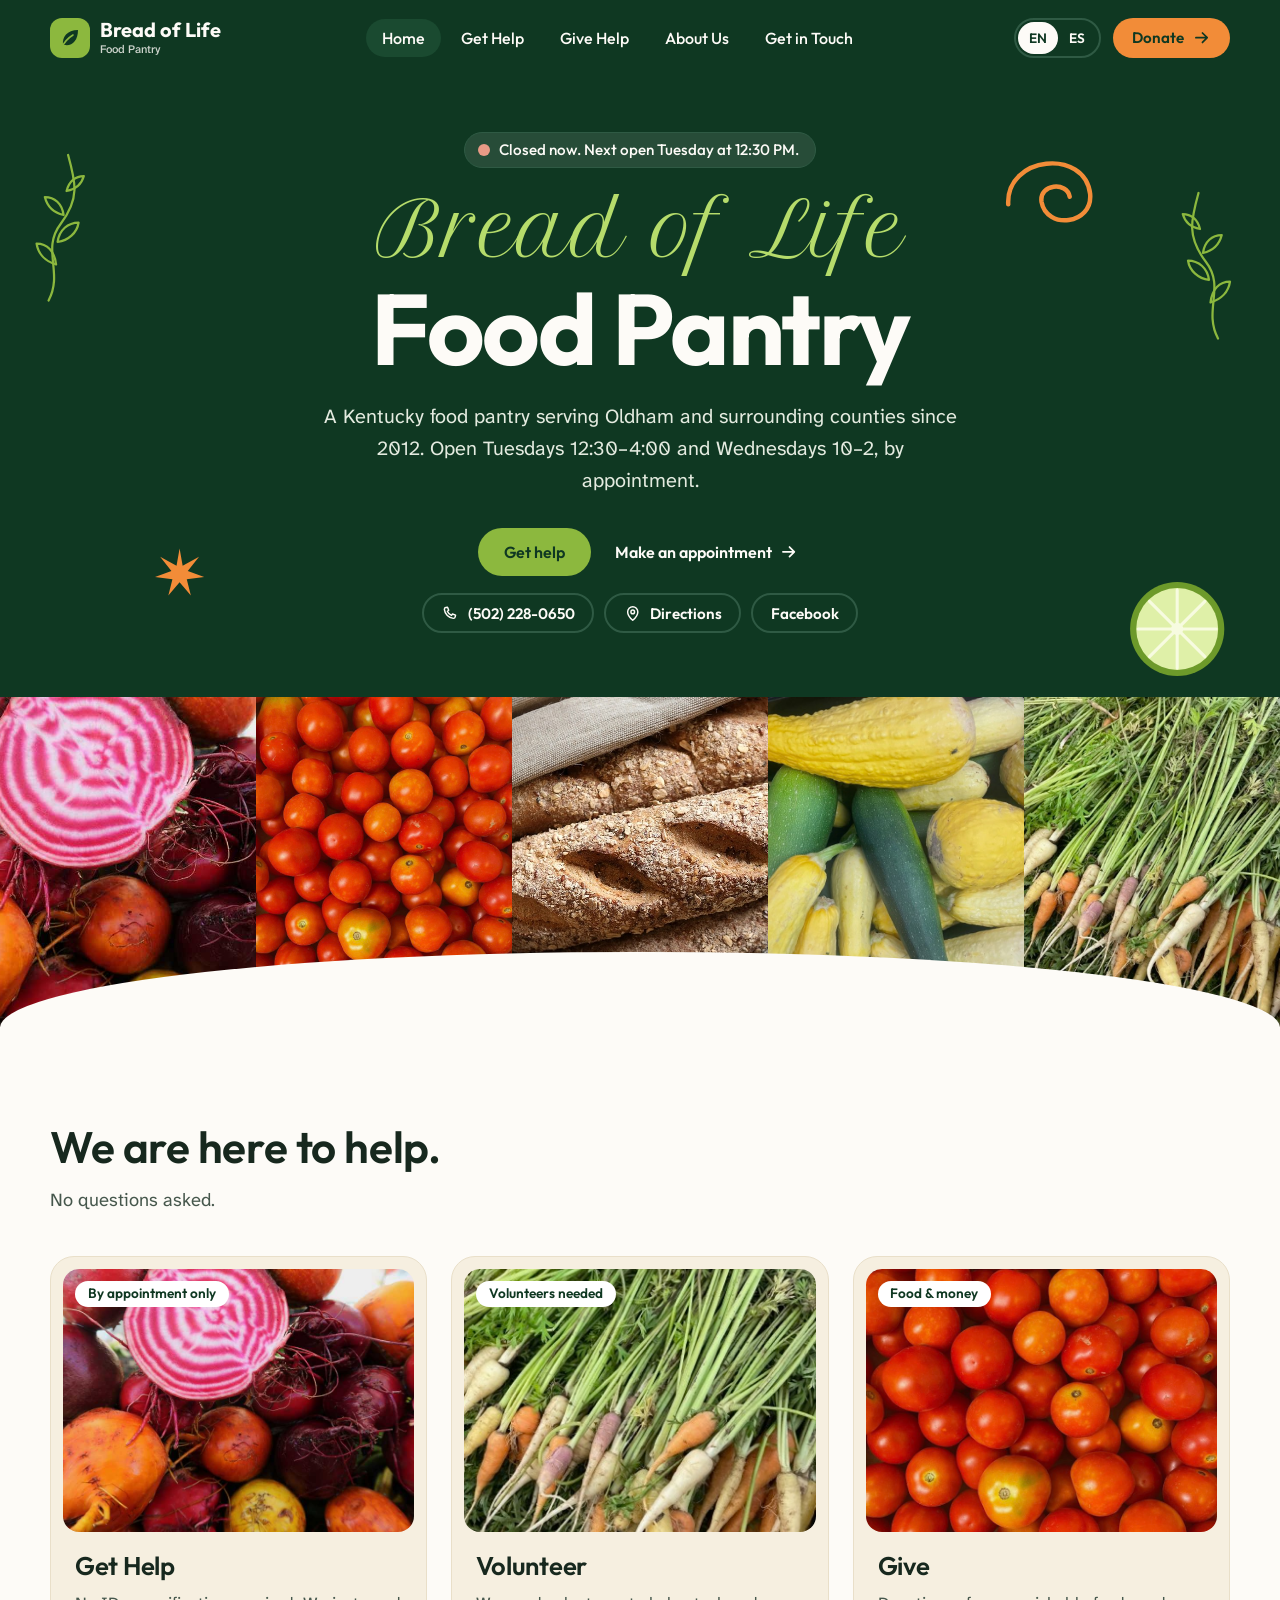
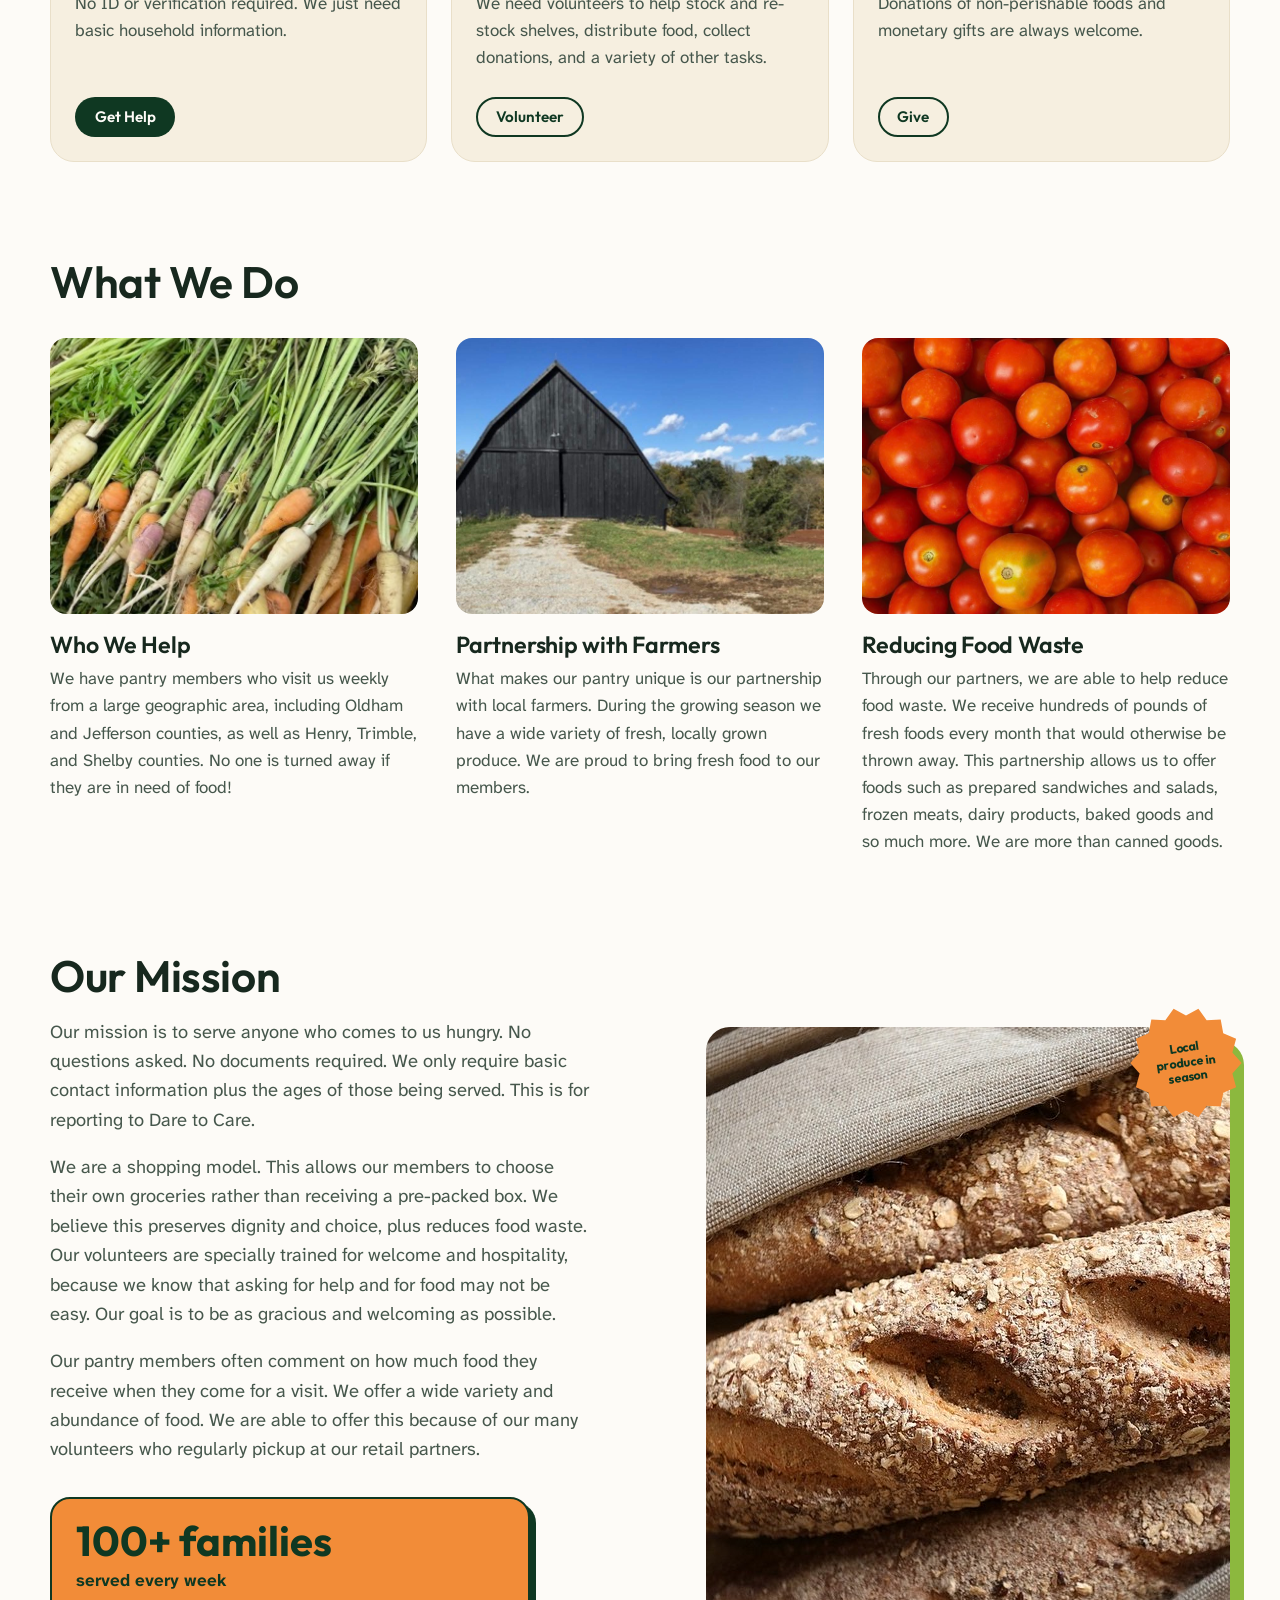
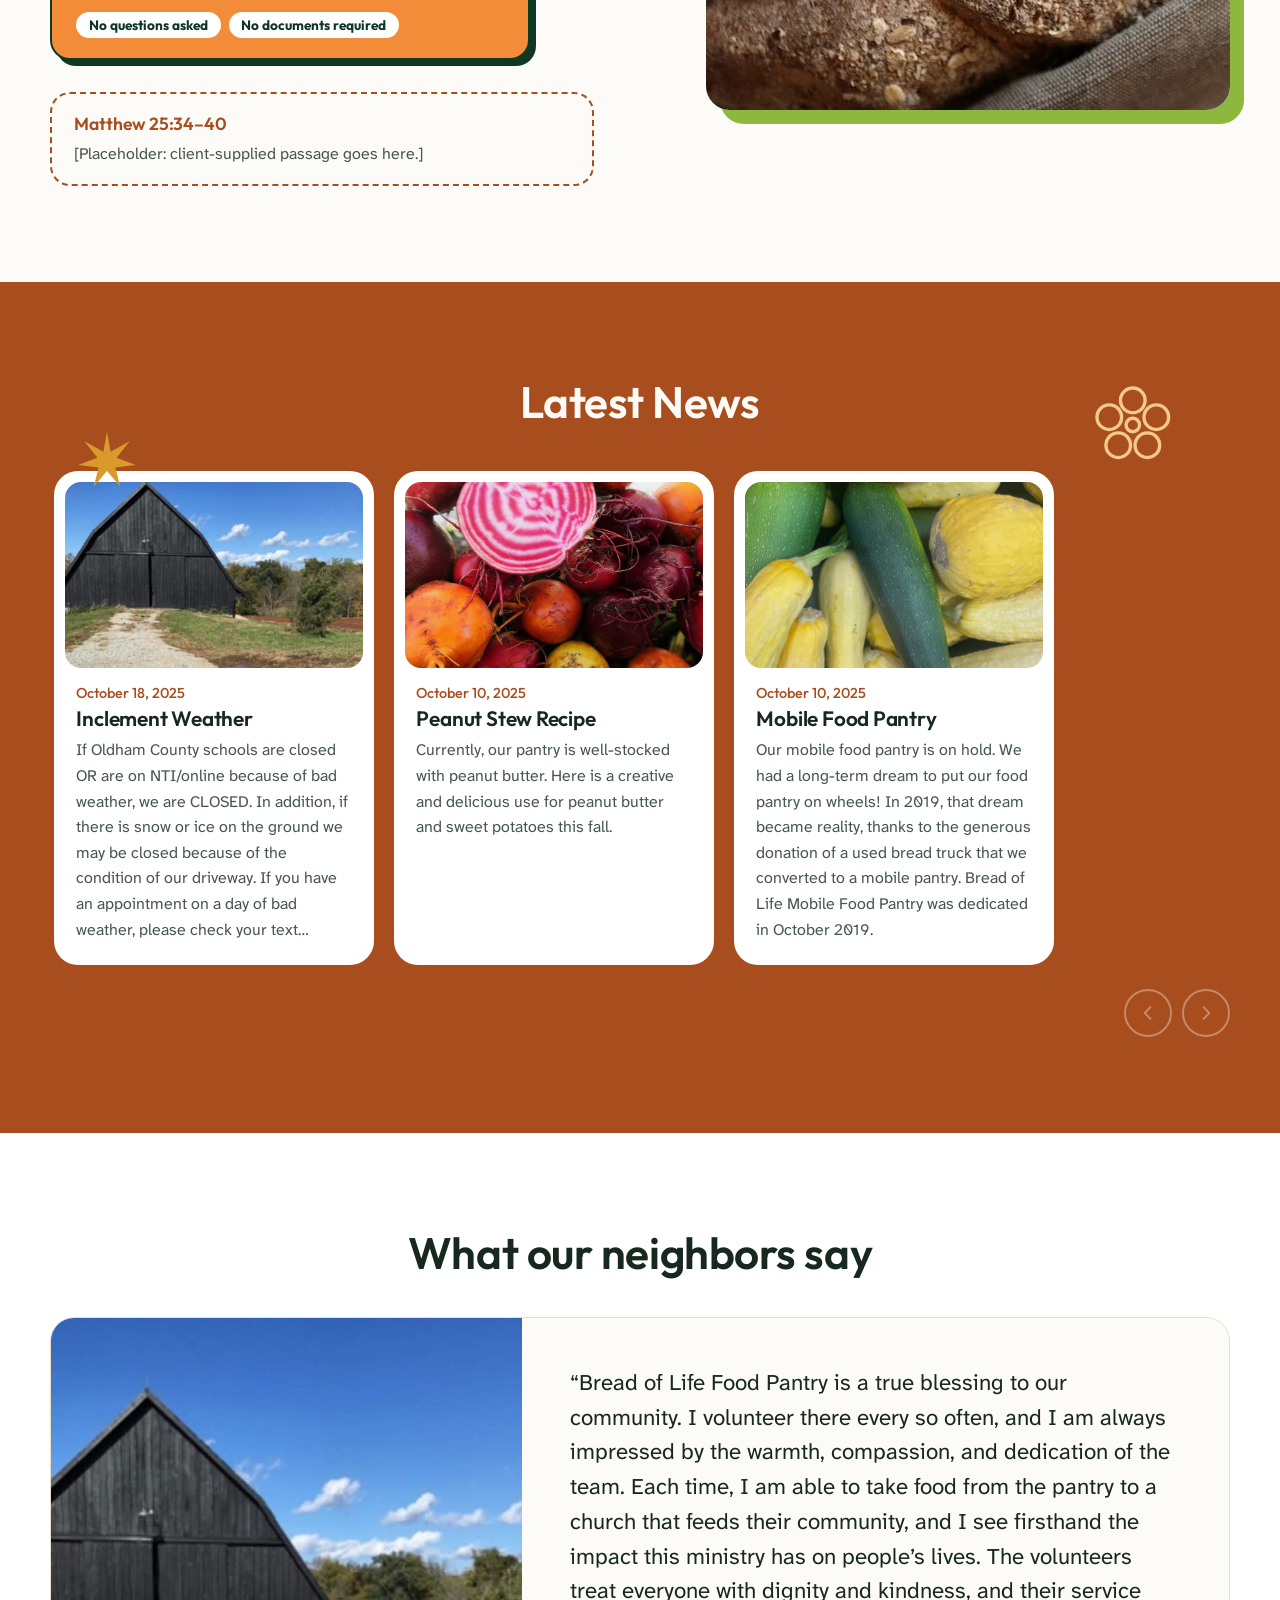
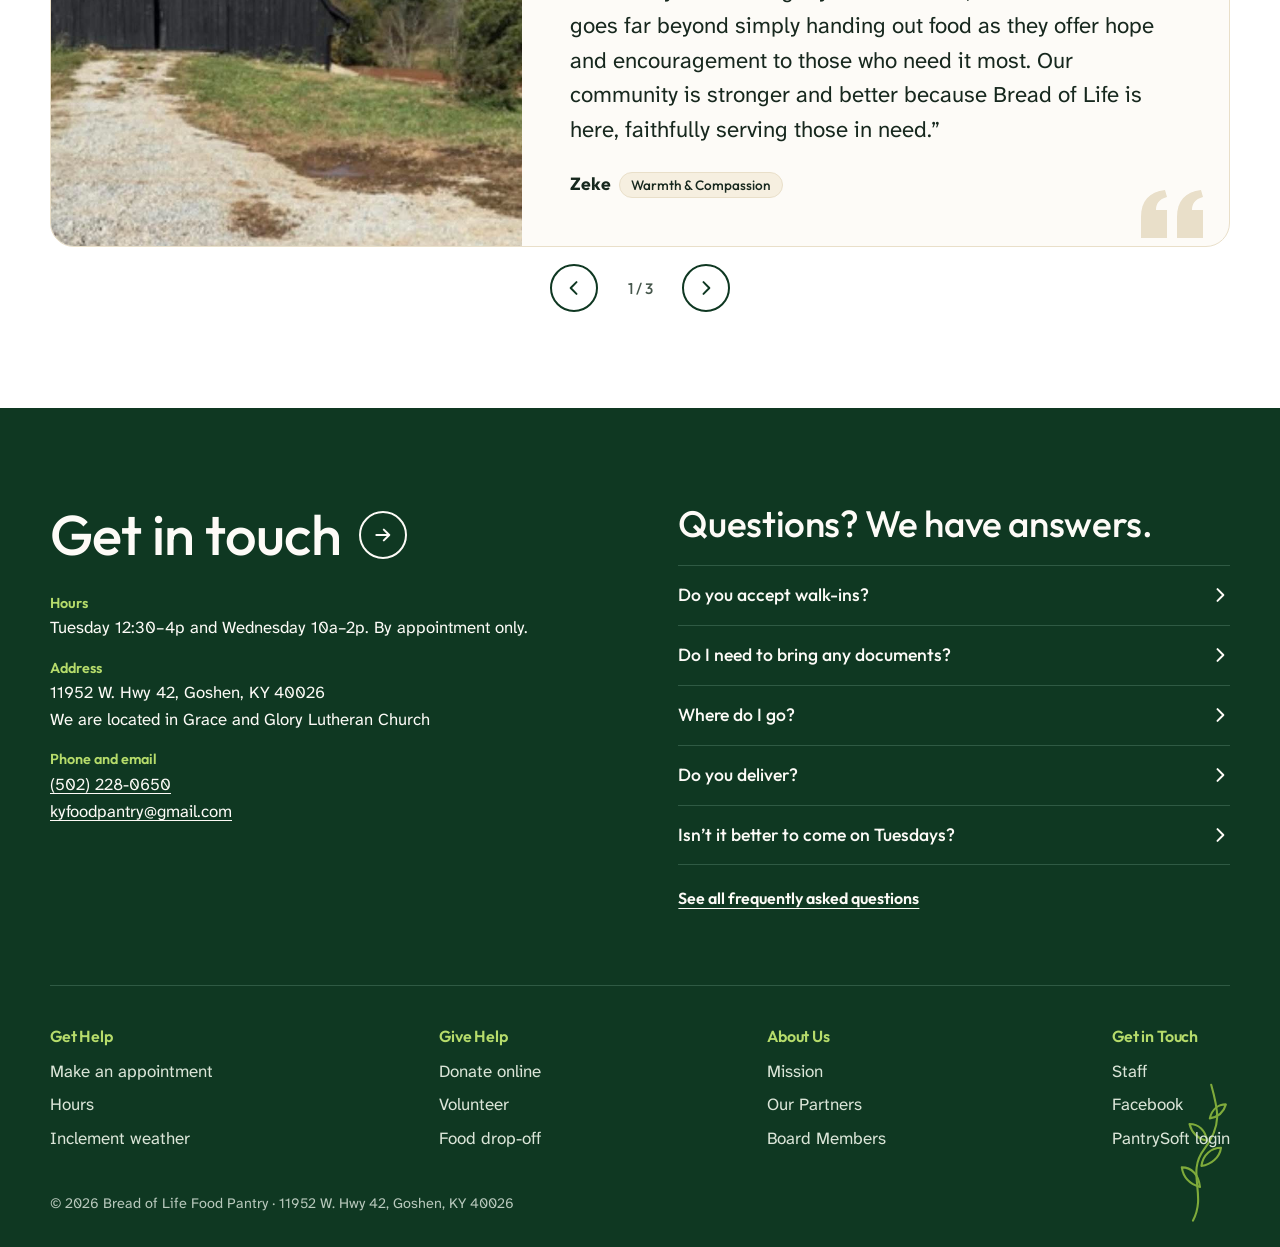
==== index.html @ 8e0612d1 "Deploy: Bread of Life Food Pantry public site Built output only (5 pages + assets). Source, scraped " ====
<!doctype html>
<html lang="en">
<head>
  <meta charset="utf-8">
  <meta name="viewport" content="width=device-width, initial-scale=1">
  <title>Bread of Life Food Pantry | Goshen, KY</title>
  <meta name="description" content="A Kentucky food pantry serving Oldham and surrounding counties since 2012. Open Tuesdays and Wednesdays by appointment. No questions asked. No documents required.">
  <link rel="canonical" href="https://kyfoodpantry.org/">
  <meta property="og:title" content="Bread of Life Food Pantry | Goshen, KY">
  <meta property="og:description" content="A Kentucky food pantry serving Oldham and surrounding counties since 2012. Open Tuesdays and Wednesdays by appointment. No questions asked. No documents required.">
  <meta name="theme-color" content="#0f3822">
  <meta property="og:type" content="website">
  <meta property="og:site_name" content="Bread of Life Food Pantry">
  <link rel="preconnect" href="https://fonts.googleapis.com">
  <link rel="preconnect" href="https://fonts.gstatic.com" crossorigin>
  <link href="https://fonts.googleapis.com/css2?family=Atkinson+Hyperlegible+Next:wght@400;500;600;700&family=Outfit:wght@400;500;600;700&family=Petit+Formal+Script&display=swap" rel="stylesheet">
  <link rel="stylesheet" href="assets/css/styles.css">
  <link rel="stylesheet" href="assets/css/pages.css">
  <script type="application/ld+json">
  {
    "@context": "https://schema.org",
    "@type": "FoodBank",
    "name": "Bread of Life Food Pantry",
    "url": "https://kyfoodpantry.org/",
    "telephone": "+1-502-228-0650",
    "email": "kyfoodpantry@gmail.com",
    "address": { "@type": "PostalAddress", "streetAddress": "11952 W. Hwy 42", "addressLocality": "Goshen", "addressRegion": "KY", "postalCode": "40026", "addressCountry": "US" },
    "openingHoursSpecification": [
      { "@type": "OpeningHoursSpecification", "dayOfWeek": "Tuesday", "opens": "12:30", "closes": "16:00" },
      { "@type": "OpeningHoursSpecification", "dayOfWeek": "Wednesday", "opens": "10:00", "closes": "14:00" }
    ],
    "sameAs": ["https://www.facebook.com/breadoflifegoshenky/"]
  }
  </script>
</head>
<body>
  <a class="skip" href="#main" data-es="Saltar al contenido">Skip to content</a>
  <!-- Shared SVG art: doodles and icons -->
  <svg width="0" height="0" style="position:absolute" aria-hidden="true" focusable="false">
    <defs>
      <symbol id="i-arrow" viewBox="0 0 24 24"><path d="M4 12h15M13 5.5 19.5 12 13 18.5" fill="none" stroke="currentColor" stroke-width="2.4" stroke-linecap="round" stroke-linejoin="round"/></symbol>
      <symbol id="i-next" viewBox="0 0 24 24"><path d="m9 5 7 7-7 7" fill="none" stroke="currentColor" stroke-width="2.4" stroke-linecap="round" stroke-linejoin="round"/></symbol>
      <symbol id="i-prev" viewBox="0 0 24 24"><path d="m15 5-7 7 7 7" fill="none" stroke="currentColor" stroke-width="2.4" stroke-linecap="round" stroke-linejoin="round"/></symbol>
      <symbol id="i-alert" viewBox="0 0 24 24"><path d="M12 3 2.5 20h19L12 3Z" fill="none" stroke="currentColor" stroke-width="2" stroke-linejoin="round"/><path d="M12 10v4.5M12 17.2v.1" stroke="currentColor" stroke-width="2.4" stroke-linecap="round"/></symbol>
      <symbol id="i-phone" viewBox="0 0 24 24"><path d="M6.6 3.5 9 3l1.6 4.2-1.9 1.4a11 11 0 0 0 5.7 5.7l1.4-1.9L20 14l-.5 2.4a2.5 2.5 0 0 1-2.5 2A14 14 0 0 1 4.6 6a2.5 2.5 0 0 1 2-2.5Z" fill="none" stroke="currentColor" stroke-width="2" stroke-linejoin="round"/></symbol>
      <symbol id="i-pin" viewBox="0 0 24 24"><path d="M12 21s7-6 7-11.5A7 7 0 0 0 5 9.5C5 15 12 21 12 21Z" fill="none" stroke="currentColor" stroke-width="2" stroke-linejoin="round"/><circle cx="12" cy="9.5" r="2.5" fill="none" stroke="currentColor" stroke-width="2"/></symbol>
      <symbol id="i-leaf" viewBox="0 0 24 24"><path d="M5 19C4 11 9 4 20 4c0 11-6 16-13 15" fill="currentColor"/><path d="M4 21c3-6 6-9 11-12" fill="none" stroke="#8cb83e" stroke-width="1.6" stroke-linecap="round"/></symbol>
      <symbol id="i-check" viewBox="0 0 24 24"><path d="m5 12.5 4.5 4.5L19 7.5" fill="none" stroke="currentColor" stroke-width="2.6" stroke-linecap="round" stroke-linejoin="round"/></symbol>
      <symbol id="i-quote" viewBox="0 0 64 48"><path d="M0 48V27C0 11 8 2 24 0l2 7c-8 2-11 7-11 13h11v28H0Zm36 0V27C36 11 44 2 60 0l2 7c-8 2-11 7-11 13h11v28H36Z" fill="currentColor"/></symbol>

      <symbol id="d-vine" viewBox="0 0 100 200"><g fill="none" stroke="currentColor" stroke-width="3" stroke-linecap="round" stroke-linejoin="round"><path d="M30 198C50 160 20 130 46 96S66 40 56 4"/><path d="M40 150c-14-4-24-14-26-28 14 0 24 10 26 28Z"/><path d="M42 120c14-2 26-12 28-26-14 0-26 10-28 26Z"/><path d="M50 84c-13-3-22-12-25-24 13 0 23 9 25 24Z"/><path d="M54 52c11-2 20-9 23-20-11 0-20 7-23 20Z"/></g></symbol>
      <symbol id="d-star" viewBox="0 0 50 50"><path d="M25 2 28 19 44 10 33 24 49 30 32 32 36 48 25 35 14 48 18 32 1 30 17 24 6 10 22 19Z" fill="currentColor"/></symbol>
      <symbol id="d-swirl" viewBox="0 0 80 80"><path d="M8 52C6 14 68 8 72 44 74 68 38 72 34 50 32 36 54 34 56 46" fill="none" stroke="currentColor" stroke-width="3.5" stroke-linecap="round"/></symbol>
      <symbol id="d-flower" viewBox="0 0 80 80"><g fill="none" stroke="currentColor" stroke-width="3" stroke-linecap="round"><circle cx="40" cy="18" r="11"/><circle cx="61" cy="33" r="11"/><circle cx="53" cy="58" r="11"/><circle cx="27" cy="58" r="11"/><circle cx="19" cy="33" r="11"/><circle cx="40" cy="40" r="6"/></g></symbol>
      <symbol id="d-lime" viewBox="0 0 100 100">
        <circle cx="50" cy="50" r="46" fill="#6d9a2a"/><circle cx="50" cy="50" r="40" fill="#dff0a8"/>
        <g stroke="#f7fbe0" stroke-width="3" stroke-linecap="round"><path d="M50 12v76M12 50h76M23 23l54 54M77 23 23 77"/></g>
        <circle cx="50" cy="50" r="6" fill="#f7fbe0"/>
      </symbol>
      <symbol id="d-burst" viewBox="0 0 100 100"><polygon fill="currentColor" points="98.0,50.0 90.0,59.1 93.2,70.8 82.1,75.6 79.9,87.5 67.8,86.9 60.7,96.8 50.0,91.0 39.3,96.8 32.2,86.9 20.1,87.5 17.9,75.6 6.8,70.8 10.0,59.1 2.0,50.0 10.0,40.9 6.8,29.2 17.9,24.4 20.1,12.5 32.2,13.1 39.3,3.2 50.0,9.0 60.7,3.2 67.8,13.1 79.9,12.5 82.1,24.4 93.2,29.2 90.0,40.9"/></symbol>
    </defs>
  </svg>
  <!-- Weather closure banner: shown when SITE.weather.active is true (or with ?demo=weather) -->
  <div class="weather" id="weather" role="status" hidden>
    <div class="wrap">
      <svg aria-hidden="true"><use href="#i-alert"/></svg>
      <div>
        <p><strong id="weather-title"></strong></p>
        <p id="weather-detail"></p>
        <p id="weather-makeup"></p>
      </div>
    </div>
  </div>
  <header class="site-header">
    <div class="wrap">
      <!-- TODO(client): swap this placeholder mark for the logo the client emailed. -->
      <a class="brand" href="index.html" aria-label="Bread of Life Food Pantry, home">
        <span class="brand-mark"><svg aria-hidden="true"><use href="#i-leaf"/></svg></span>
        <span>Bread of Life<small data-es="Despensa de alimentos">Food Pantry</small></span>
      </a>

      <nav class="nav" id="nav" aria-label="Main">
        <a href="index.html" aria-current="page" data-es="Inicio">Home</a>
        <a href="get-help.html" data-es="Recibir ayuda">Get Help</a>
        <a href="give-help.html" data-es="Ayudar">Give Help</a>
        <a href="about.html" data-es="Nosotros">About Us</a>
        <a href="contact.html" data-es="Contacto">Get in Touch</a>
        <a class="btn btn-orange nav-donate" href="#" data-donate><span data-es="Donar">Donate</span><svg aria-hidden="true"><use href="#i-arrow"/></svg></a>
      </nav>

      <div class="header-actions">
        <div class="lang" role="group" aria-label="Language">
          <button type="button" data-lang="en" aria-pressed="true" lang="en">EN</button>
          <button type="button" data-lang="es" aria-pressed="false" lang="es">ES</button>
        </div>
        <a class="btn btn-orange btn-sm" href="#" data-donate><span data-es="Donar">Donate</span><svg aria-hidden="true"><use href="#i-arrow"/></svg></a>
        <button class="menu-toggle" type="button" aria-expanded="false" aria-controls="nav" data-es="Menú">Menu</button>
      </div>
    </div>
  </header>

  <main id="main">
<!-- Hero -->
    <section class="hero" aria-labelledby="hero-title">
      <span class="doodle d-vine-l" aria-hidden="true"><svg><use href="#d-vine"/></svg></span>
      <span class="doodle d-vine-r" aria-hidden="true"><svg><use href="#d-vine"/></svg></span>
      <span class="doodle d-star" aria-hidden="true"><svg><use href="#d-star"/></svg></span>
      <span class="doodle d-swirl" aria-hidden="true"><svg><use href="#d-swirl"/></svg></span>
      <span class="doodle d-lime" aria-hidden="true"><svg><use href="#d-lime"/></svg></span>

      <div class="wrap">
        <a class="status" id="status" href="#contact-footer" data-state="closed" aria-live="polite">
          <span class="status-dot" aria-hidden="true"></span><span id="status-text">Checking hours…</span>
        </a>
        <h1 id="hero-title">
          <span class="script">Bread of Life</span>
          <span class="h1-main" data-es="Despensa de Alimentos">Food Pantry</span>
        </h1>
        <p class="lede" data-es="Una despensa de alimentos de Kentucky que sirve al condado de Oldham y condados vecinos desde 2012. Abierto los martes de 12:30 a 4:00 y los miércoles de 10 a 2, con cita.">A Kentucky food pantry serving Oldham and surrounding counties since 2012. Open Tuesdays 12:30–4:00 and Wednesdays 10–2, by appointment.</p>
        <div class="hero-ctas">
          <a class="btn btn-lime" href="get-help.html" data-es="Recibir ayuda">Get help</a>
          <a class="link-arrow" href="#" data-appointment><span data-es="Hacer una cita">Make an appointment</span><svg aria-hidden="true"><use href="#i-arrow"/></svg></a>
        </div>
        <div class="hero-quick">
          <a class="btn btn-ghost-light btn-sm" href="#" data-tel><svg aria-hidden="true"><use href="#i-phone"/></svg><span data-phone></span></a>
          <a class="btn btn-ghost-light btn-sm" href="#" data-directions><svg aria-hidden="true"><use href="#i-pin"/></svg><span data-es="Cómo llegar">Directions</span></a>
          <a class="btn btn-ghost-light btn-sm" href="#" data-facebook>Facebook</a>
        </div>
      </div>

      <div class="photo-band">
        <img src="assets/img/beets.jpg" alt="Golden and striped beets" width="800" height="600" fetchpriority="high">
        <img src="assets/img/tomatoes.jpg" alt="Ripe red tomatoes" width="768" height="1024">
        <img src="assets/img/bread.jpg" alt="Whole-grain loaves wrapped in linen" width="1024" height="683">
        <img src="assets/img/squash.jpg" alt="Yellow squash and zucchini" width="600" height="800">
        <img src="assets/img/carrots.jpg" alt="Bunches of rainbow carrots" width="360" height="480">
      </div>
    </section>

    <!-- Quick links: Get Help / Volunteer / Give (Donate) -->
    <section class="section on-cream" aria-labelledby="paths-title">
      <div class="wrap">
        <div class="section-head">
          <h2 id="paths-title" data-es="Estamos aquí para ayudar.">We are here to help.</h2>
          <p data-es="Sin preguntas." >No questions asked.</p>
        </div>
        <div class="cards">
          <article class="card">
            <div class="card-img">
              <img src="assets/img/beets.jpg" alt="" width="800" height="600" loading="lazy">
              <span class="pill" data-es="Solo con cita">By appointment only</span>
            </div>
            <div class="card-body">
              <h3 data-es="Recibir ayuda">Get Help</h3>
              <p data-es="No se requiere identificación ni verificación. Solo necesitamos información básica del hogar.">No ID or verification required. We just need basic household information.</p>
              <a class="btn btn-forest btn-sm" href="get-help.html" data-es="Recibir ayuda">Get Help</a>
            </div>
          </article>
          <article class="card">
            <div class="card-img">
              <img src="assets/img/carrots.jpg" alt="" width="360" height="480" loading="lazy">
              <span class="pill" data-es="Se necesitan voluntarios">Volunteers needed</span>
            </div>
            <div class="card-body">
              <h3 data-es="Voluntarios">Volunteer</h3>
              <p data-es="Necesitamos voluntarios para ayudar a abastecer los estantes, distribuir alimentos, recolectar donaciones y muchas otras tareas.">We need volunteers to help stock and re-stock shelves, distribute food, collect donations, and a variety of other tasks.</p>
              <a class="btn btn-outline btn-sm" href="give-help.html#volunteer" data-es="Ser voluntario">Volunteer</a>
            </div>
          </article>
          <article class="card">
            <div class="card-img">
              <img src="assets/img/tomatoes.jpg" alt="" width="768" height="1024" loading="lazy">
              <span class="pill" data-es="Alimentos y donativos">Food &amp; money</span>
            </div>
            <div class="card-body">
              <h3 data-es="Donar">Give</h3>
              <p data-es="Las donaciones de alimentos no perecederos y los donativos en dinero siempre son bienvenidos.">Donations of non-perishable foods and monetary gifts are always welcome.</p>
              <a class="btn btn-outline btn-sm" href="give-help.html" data-es="Donar">Give</a>
            </div>
          </article>
        </div>
      </div>
    </section>

    <!-- What We Do -->
    <section class="section on-cream" style="padding-top:0" aria-labelledby="what-title">
      <div class="wrap">
        <div class="section-head">
          <h2 id="what-title" data-es="Lo que hacemos">What We Do</h2>
        </div>
        <div class="stories">
          <article class="story">
            <img src="assets/img/carrots.jpg" alt="Bunches of rainbow carrots" width="360" height="480" loading="lazy">
            <h3 data-es="A quién ayudamos">Who We Help</h3>
            <p data-es="Nuestros miembros nos visitan cada semana desde una gran área geográfica, incluyendo los condados de Oldham y Jefferson, así como Henry, Trimble y Shelby. ¡A nadie se le niega la ayuda si necesita comida!">We have pantry members who visit us weekly from a large geographic area, including Oldham and Jefferson counties, as well as Henry, Trimble, and Shelby counties. No one is turned away if they are in need of food!</p>
          </article>
          <article class="story">
            <img src="assets/img/barn.jpg" alt="A black barn on a gravel drive under a blue sky" width="1170" height="1010" loading="lazy">
            <h3 data-es="Alianza con agricultores">Partnership with Farmers</h3>
            <p data-es="Lo que hace única a nuestra despensa es nuestra alianza con agricultores locales. Durante la temporada de cultivo tenemos una gran variedad de productos frescos cultivados localmente. Nos enorgullece llevar comida fresca a nuestros miembros.">What makes our pantry unique is our partnership with local farmers. During the growing season we have a wide variety of fresh, locally grown produce. We are proud to bring fresh food to our members.</p>
          </article>
          <article class="story">
            <img src="assets/img/tomatoes.jpg" alt="Ripe red tomatoes" width="768" height="1024" loading="lazy">
            <h3 data-es="Reducir el desperdicio de alimentos">Reducing Food Waste</h3>
            <p data-es="Gracias a nuestros socios, ayudamos a reducir el desperdicio de alimentos. Recibimos cientos de libras de alimentos frescos cada mes que de otro modo se tirarían. Esta alianza nos permite ofrecer sándwiches y ensaladas preparados, carnes congeladas, productos lácteos, pan y pasteles y mucho más. Somos más que alimentos enlatados.">Through our partners, we are able to help reduce food waste. We receive hundreds of pounds of fresh foods every month that would otherwise be thrown away. This partnership allows us to offer foods such as prepared sandwiches and salads, frozen meats, dairy products, baked goods and so much more. We are more than canned goods.</p>
          </article>
        </div>
      </div>
    </section>

    <!-- Our Mission -->
    <section class="section on-cream" style="padding-top:0" aria-labelledby="mission-title">
      <div class="wrap split">
        <div class="copy">
          <h2 id="mission-title" data-es="Nuestra misión">Our Mission</h2>
          <p data-es="Nuestra misión es servir a cualquier persona que llegue con hambre. Sin preguntas. Sin documentos. Solo pedimos información de contacto básica y las edades de las personas atendidas. Esto es para informar a Dare to Care.">Our mission is to serve anyone who comes to us hungry. No questions asked. No documents required. We only require basic contact information plus the ages of those being served. This is for reporting to Dare to Care.</p>
          <p data-es="Somos una despensa de autoservicio. Esto permite que nuestros miembros elijan sus propios alimentos en lugar de recibir una caja ya empacada. Creemos que esto preserva la dignidad y la libertad de elegir, además de reducir el desperdicio de alimentos. Nuestros voluntarios están especialmente capacitados en bienvenida y hospitalidad, porque sabemos que pedir ayuda y comida puede no ser fácil. Nuestra meta es ser lo más amables y acogedores posible.">We are a shopping model. This allows our members to choose their own groceries rather than receiving a pre-packed box. We believe this preserves dignity and choice, plus reduces food waste. Our volunteers are specially trained for welcome and hospitality, because we know that asking for help and for food may not be easy. Our goal is to be as gracious and welcoming as possible.</p>
          <p data-es="Nuestros miembros comentan a menudo cuánta comida reciben cuando nos visitan. Ofrecemos una gran variedad y abundancia de alimentos. Podemos hacerlo gracias a nuestros muchos voluntarios que recogen regularmente alimentos en nuestras tiendas aliadas.">Our pantry members often comment on how much food they receive when they come for a visit. We offer a wide variety and abundance of food. We are able to offer this because of our many volunteers who regularly pickup at our retail partners.</p>
          <div class="stat">
            <strong data-es="Más de 100 familias">100+ families</strong>
            <span data-es="atendidas cada semana">served every week</span>
            <div class="pills">
              <span class="pill" data-es="Sin preguntas">No questions asked</span>
              <span class="pill" data-es="Sin documentos">No documents required</span>
            </div>
          </div>
          <!-- TODO(client): paste the Matthew 25:34-40 (The Message) text they supplied, and confirm copyright/attribution. Optional per brief. -->
          <div class="scripture" data-pending>
            <h3>Matthew 25:34–40</h3>
            <p>[Placeholder: client-supplied passage goes here.]</p>
          </div>
        </div>
        <div class="frame">
          <span class="sticker" aria-hidden="true"><svg><use href="#d-burst"/></svg><span data-es="Producto local de temporada">Local produce in season</span></span>
          <img src="assets/img/bread.jpg" alt="Three whole-grain loaves wrapped in linen" width="1024" height="683" loading="lazy" style="object-position: 40% 50%">
        </div>
      </div>
    </section>

    <!-- Impact numbers: hidden until the client verifies them (config.js > impact.verified) -->
    <section class="section numbers" id="impact" aria-labelledby="impact-title" hidden>
      <div class="wrap">
        <h2 id="impact-title"></h2>
        <ul class="numbers-list" id="impact-list"></ul>
      </div>
    </section>

    <!-- News (terracotta) -->
    <section class="section terracotta" aria-labelledby="news-title">
      <span class="doodle d-star1" aria-hidden="true"><svg><use href="#d-star"/></svg></span>
      <span class="doodle d-flower" aria-hidden="true"><svg><use href="#d-flower"/></svg></span>
      <div class="wrap">
        <div class="section-head center">
          <h2 id="news-title" data-es="Últimas noticias">Latest News</h2>
        </div>
        <div class="slider-wrap">
          <div class="slider" id="news-slider" tabindex="0" role="region" aria-label="Latest news"></div>
          <div class="slider-nav">
            <button class="circle-btn" type="button" data-slide="-1" aria-label="Previous news"><svg aria-hidden="true"><use href="#i-prev"/></svg></button>
            <button class="circle-btn" type="button" data-slide="1" aria-label="Next news"><svg aria-hidden="true"><use href="#i-next"/></svg></button>
          </div>
        </div>
      </div>
    </section>

    <!-- Voices -->
    <section class="section voices on-cream" aria-labelledby="voices-title">
      <div class="wrap">
        <div class="section-head center">
          <h2 id="voices-title" data-es="Lo que dicen nuestros vecinos">What our neighbors say</h2>
        </div>
        <figure class="voice" id="voice" aria-live="polite" style="margin-inline:0">
          <img src="assets/img/barn.jpg" alt="A black barn on a gravel drive under a blue sky" width="1170" height="1010" loading="lazy">
          <div class="voice-body">
            <blockquote id="voice-text"></blockquote>
            <cite id="voice-cite"></cite>
            <svg class="voice-quote-mark" aria-hidden="true" viewBox="0 0 64 48"><use href="#i-quote"/></svg>
          </div>
        </figure>
        <div class="voice-nav">
          <button class="circle-btn" type="button" data-voice="-1" aria-label="Previous story"><svg aria-hidden="true"><use href="#i-prev"/></svg></button>
          <span class="count" id="voice-count"></span>
          <button class="circle-btn" type="button" data-voice="1" aria-label="Next story"><svg aria-hidden="true"><use href="#i-next"/></svg></button>
        </div>
      </div>
    </section>
  </main>

  <footer class="site-footer">
    <span class="doodle d-vine" aria-hidden="true"><svg><use href="#d-vine"/></svg></span>
    <div class="wrap">
      <div class="footer-top">
        <div class="footer-cta" id="contact-footer">
          <h2><span data-es="Contáctenos">Get in touch</span>
            <a class="circle-btn" href="contact.html" aria-label="Go to the contact page"><svg aria-hidden="true"><use href="#i-arrow"/></svg></a>
          </h2>
          <dl class="contact-list">
            <div><dt data-es="Horario">Hours</dt><dd data-es="Martes 12:30–4 p. m. y miércoles 10 a. m.–2 p. m. Solo con cita.">Tuesday 12:30–4p and Wednesday 10a–2p. By appointment only.</dd></div>
            <div><dt data-es="Dirección">Address</dt><dd>11952 W. Hwy 42, Goshen, KY 40026<br><span data-es="Estamos en la iglesia luterana Grace y Glory">We are located in Grace and Glory Lutheran Church</span></dd></div>
            <div><dt data-es="Teléfono y correo">Phone and email</dt><dd><a href="#" data-tel data-phone></a><br><a href="mailto:kyfoodpantry@gmail.com">kyfoodpantry@gmail.com</a></dd></div>
          </dl>
        </div>

        <div class="faq">
          <h2 data-es="¿Preguntas? Tenemos respuestas.">Questions? We have answers.</h2>
          <details>
            <summary><span data-es="¿Aceptan personas sin cita?">Do you accept walk-ins?</span><svg aria-hidden="true"><use href="#i-next"/></svg></summary>
            <p data-es="No. Pedimos que haga una cita, porque somos un espacio pequeño con un estacionamiento pequeño. Llame al 502-228-0650 para hacer una cita.">No. We ask that you make an appointment, because we are a small space with a small parking lot. Call 502-228-0650 to set up an appointment.</p>
          </details>
          <details>
            <summary><span data-es="¿Necesito traer documentos?">Do I need to bring any documents?</span><svg aria-hidden="true"><use href="#i-next"/></svg></summary>
            <p data-es="No. Solo pedimos información básica para poder informar a Dare To Care.">No. We just ask basic information so that we can report to Dare To Care.</p>
          </details>
          <details>
            <summary><span data-es="¿A dónde voy?">Where do I go?</span><svg aria-hidden="true"><use href="#i-next"/></svg></summary>
            <p data-es="Estamos dentro de Grace &amp; Glory, en 11952 W. Hwy 42 en Goshen, Kentucky. Es la pequeña iglesia blanca en la colina con puertas rojas. Entre por las puertas azules del costado y nuestros voluntarios lo recibirán.">We are located inside Grace &amp; Glory at 11952 W. Hwy 42 in Goshen, Kentucky. It’s the little white church on the hill with red doors. Come inside the blue side doors and our volunteers will greet you.</p>
          </details>
          <details>
            <summary><span data-es="¿Hacen entregas a domicilio?">Do you deliver?</span><svg aria-hidden="true"><use href="#i-next"/></svg></summary>
            <p data-es="No. Por ahora no tenemos la capacidad para hacerlo.">No. We just do not have the capacity to do that right now.</p>
          </details>
          <details>
            <summary><span data-es="¿No es mejor ir los martes?">Isn’t it better to come on Tuesdays?</span><svg aria-hidden="true"><use href="#i-next"/></svg></summary>
            <p data-es="No. Recibimos alimentos frescos durante toda la semana y también sacamos alimentos del almacén frío en distintos momentos ambos días. Así todos tienen la misma oportunidad de recibir alimentos frescos sin importar la hora de su cita. Nos encantaría verlo los miércoles.">No. We receive fresh foods throughout the week. We also bring foods in from cold storage throughout both pantry days at various times. This gives everyone a fair chance to receive fresh foods no matter what time your appointment is. We’d love to see you on Wednesdays.</p>
          </details>
          <p class="faq-more"><a href="get-help.html#faq" data-es="Ver todas las preguntas frecuentes">See all frequently asked questions</a></p>
        </div>
      </div>

      <nav class="footer-links" aria-label="Footer">
        <div>
          <h3 data-es="Recibir ayuda">Get Help</h3>
          <ul>
            <li><a href="#" data-appointment data-es="Hacer una cita">Make an appointment</a></li>
            <li><a href="get-help.html#hours" data-es="Horario">Hours</a></li>
            <li><a href="get-help.html#weather" data-es="Mal tiempo">Inclement weather</a></li>
          </ul>
        </div>
        <div>
          <h3 data-es="Ayudar">Give Help</h3>
          <ul>
            <li><a href="#" data-donate data-es="Donar en línea">Donate online</a></li>
            <li><a href="give-help.html#volunteer" data-es="Voluntarios">Volunteer</a></li>
            <li><a href="give-help.html#drop-off" data-es="Entregar alimentos">Food drop-off</a></li>
          </ul>
        </div>
        <div>
          <h3 data-es="Nosotros">About Us</h3>
          <ul>
            <li><a href="about.html#mission" data-es="Misión">Mission</a></li>
            <li><a href="about.html#partners" data-es="Aliados">Our Partners</a></li>
            <li><a href="about.html#board" data-es="Junta directiva">Board Members</a></li>
          </ul>
        </div>
        <div>
          <h3 data-es="Contacto">Get in Touch</h3>
          <ul>
            <li><a href="contact.html#staff" data-es="Personal">Staff</a></li>
            <li><a href="#" data-facebook>Facebook</a></li>
            <li><a href="#" data-appointment data-es="Ingreso a PantrySoft">PantrySoft login</a></li>
          </ul>
        </div>
      </nav>
      <p class="footer-base">© 2026 Bread of Life Food Pantry · 11952 W. Hwy 42, Goshen, KY 40026</p>
    </div>
  </footer>

  <script src="assets/js/config.js"></script>
  <script src="assets/js/site.js"></script>
</body>
</html>
---- assets/css/styles.css ----
/* Bread of Life Food Pantry: design system + home page
   Palette and shapes follow the client's inspiration board: forest green, alabaster cream,
   terracotta, lime and orange doodles, 16-24px card radii, full-pill buttons. */

:root {
  --cream: #fdfbf7;
  --cream-deep: #f6efe0;
  --cream-line: #e9dfc9;
  --forest: #0f3822;
  --forest-soft: #1a4a30;
  --forest-line: #2f5a44;
  --terracotta: #a84d1d;
  --ochre: #d99a2b;
  --lime: #8cb83e;
  --lime-bright: #b6dc6b;
  --orange: #f28c38;
  --ink: #17281e;
  --ink-soft: #46574c;
  --white: #ffffff;
  --alert: #8f2a12;

  --r-card: 24px;
  --r-img: 16px;
  --r-pill: 999px;

  --f-head: "Outfit", "Segoe UI", system-ui, sans-serif;
  --f-body: "Atkinson Hyperlegible Next", "Atkinson Hyperlegible", "Segoe UI", system-ui, sans-serif;
  --f-script: "Petit Formal Script", "Snell Roundhand", "Brush Script MT", cursive;

  --gutter: clamp(1rem, 4vw, 2.5rem);
  --max: 1180px;
}

*, *::before, *::after { box-sizing: border-box; }
html { scroll-behavior: smooth; -webkit-text-size-adjust: 100%; }
body {
  margin: 0;
  background: var(--cream);
  color: var(--ink);
  font: 400 1.0625rem/1.6 var(--f-body);
}
img { max-width: 100%; display: block; }
a { color: inherit; }
h1, h2, h3 { font-family: var(--f-head); font-weight: 600; line-height: 1.1; margin: 0; letter-spacing: -0.01em; }
p { margin: 0; }
ul { margin: 0; padding: 0; list-style: none; }
button { font: inherit; color: inherit; cursor: pointer; }

:focus-visible { outline: 3px solid var(--orange); outline-offset: 3px; border-radius: 6px; }
.on-light :focus-visible, main :focus-visible { outline-color: var(--forest); }

.wrap { width: min(100% - 2 * var(--gutter), var(--max)); margin-inline: auto; }
.visually-hidden { position: absolute !important; width: 1px; height: 1px; overflow: hidden; clip: rect(0 0 0 0); white-space: nowrap; }
.skip { position: absolute; left: 1rem; top: -4rem; background: var(--white); color: var(--forest); padding: .6rem 1rem; border-radius: var(--r-pill); z-index: 100; font-weight: 700; }
.skip:focus { top: 1rem; }

/* ---------- buttons ---------- */
.btn {
  display: inline-flex; align-items: center; gap: .55rem;
  min-height: 48px; padding: .7rem 1.5rem;
  border-radius: var(--r-pill); border: 2px solid transparent;
  font: 600 1rem/1 var(--f-head); text-decoration: none; white-space: nowrap;
  transition: transform .15s ease, background-color .15s ease, box-shadow .15s ease;
}
.btn:hover { transform: translateY(-2px); }
.btn svg { width: 1.15em; height: 1.15em; flex: none; }
.btn-lime { background: var(--lime); color: var(--forest); }
.btn-lime:hover { background: var(--lime-bright); }
.btn-orange { background: var(--orange); color: var(--forest); }
.btn-orange:hover { background: #ffa25a; }
.btn-forest { background: var(--forest); color: var(--cream); }
.btn-forest:hover { background: var(--forest-soft); }
.btn-ghost-light { border-color: var(--forest-line); color: var(--cream); }
.btn-ghost-light:hover { background: var(--forest-soft); }
.btn-outline { border-color: var(--forest); color: var(--forest); background: transparent; }
.btn-outline:hover { background: var(--forest); color: var(--cream); }
.btn-sm { min-height: 40px; padding: .5rem 1.1rem; font-size: .95rem; }
.link-arrow { display: inline-flex; align-items: center; gap: .5rem; font: 600 1rem var(--f-head); color: var(--cream); text-decoration: none; padding: .5rem .25rem; }
.link-arrow svg { width: 1.1em; height: 1.1em; transition: transform .15s; }
.link-arrow:hover svg { transform: translateX(4px); }
.link-arrow:hover { text-decoration: underline; text-underline-offset: 4px; }

.pill {
  display: inline-flex; align-items: center; gap: .4rem;
  padding: .3rem .8rem; border-radius: var(--r-pill);
  font: 600 .85rem/1.2 var(--f-head); background: var(--white); color: var(--forest);
}

/* ---------- weather banner ---------- */
.weather { background: var(--alert); color: #fff; padding: .85rem 0; }
.weather[hidden] { display: none; }
.weather .wrap { display: flex; gap: .9rem; align-items: flex-start; }
.weather svg { width: 1.6rem; height: 1.6rem; flex: none; margin-top: .1rem; }
.weather strong { font-family: var(--f-head); font-size: 1.05rem; }
.weather p + p { margin-top: .15rem; }

/* ---------- header ---------- */
.site-header { background: var(--forest); color: var(--cream); position: relative; z-index: 20; }
.site-header .wrap { display: flex; align-items: center; justify-content: space-between; gap: 1rem; min-height: 76px; }
.brand { display: inline-flex; align-items: center; gap: .65rem; text-decoration: none; font: 700 1.25rem/1 var(--f-head); }
.brand-mark { width: 40px; height: 40px; border-radius: 12px; background: var(--lime); color: var(--forest); display: grid; place-items: center; }
.brand-mark svg { width: 24px; height: 24px; }
.brand small { display: block; font: 500 .72rem/1.2 var(--f-body); opacity: .8; margin-top: .2rem; }
.nav { display: flex; gap: .25rem; }
.nav a { text-decoration: none; padding: .55rem 1rem; border-radius: var(--r-pill); font: 500 1rem var(--f-head); }
.nav a:hover { background: var(--forest-soft); }
.nav a[aria-current="page"] { background: var(--forest-soft); }
.header-actions { display: flex; align-items: center; gap: .75rem; }
.lang { display: inline-flex; border: 2px solid var(--forest-line); border-radius: var(--r-pill); padding: 2px; }
.lang button { border: 0; background: transparent; color: var(--cream); padding: .3rem .7rem; border-radius: var(--r-pill); font: 600 .85rem var(--f-head); min-height: 32px; }
.lang button[aria-pressed="true"] { background: var(--cream); color: var(--forest); }
.menu-toggle { display: none; border: 2px solid var(--forest-line); background: transparent; color: var(--cream); border-radius: var(--r-pill); min-height: 44px; padding: 0 1rem; font: 600 .95rem var(--f-head); }

@media (max-width: 980px) {
  .menu-toggle { display: inline-flex; align-items: center; }
  .nav { display: none; position: absolute; left: 0; right: 0; top: 100%; background: var(--forest); flex-direction: column; padding: .5rem var(--gutter) 1.25rem; border-top: 1px solid var(--forest-line); }
  .nav.open { display: flex; }
  .nav a { padding: .9rem 1rem; font-size: 1.1rem; }
  .header-actions .btn-orange { display: none; }
  .nav .nav-donate { display: inline-flex; margin-top: .5rem; align-self: flex-start; }
}
@media (min-width: 981px) { .nav .nav-donate { display: none; } }

/* ---------- hero ---------- */
.hero { background: var(--forest); color: var(--cream); position: relative; overflow: hidden; padding-top: clamp(2rem, 5vw, 3.5rem); }
.hero .wrap { position: relative; z-index: 2; text-align: center; display: flex; flex-direction: column; align-items: center; }
.status {
  display: inline-flex; align-items: center; gap: .6rem;
  background: rgba(253, 251, 247, .1); border: 1.5px solid var(--forest-line);
  padding: .45rem 1rem .45rem .8rem; border-radius: var(--r-pill);
  font: 500 .95rem/1.3 var(--f-head); text-decoration: none;
}
.status-dot { width: 12px; height: 12px; border-radius: 50%; background: #8a9a8f; flex: none; }
.status[data-state="open"] .status-dot { background: var(--lime-bright); box-shadow: 0 0 0 4px rgba(182, 220, 107, .25); }
.status[data-state="soon"] .status-dot { background: var(--ochre); }
.status[data-state="closed"] .status-dot { background: #e89a86; }
.status[data-state="weather"] .status-dot { background: #ff8f70; }
.hero h1 { margin-top: 1.5rem; display: flex; flex-direction: column; align-items: center; }
.script { font: 400 clamp(2.4rem, 7vw, 4.6rem)/1.05 var(--f-script); color: var(--lime-bright); }
.h1-main { font: 700 clamp(2.9rem, 9vw, 6.25rem)/.98 var(--f-head); letter-spacing: -0.025em; margin-top: .1em; }
.lede { max-width: 40rem; margin-top: 1.4rem; font-size: clamp(1.05rem, 2.2vw, 1.25rem); color: #e4ebe0; }
.hero-ctas { display: flex; flex-wrap: wrap; justify-content: center; align-items: center; gap: .75rem 1.25rem; margin-top: 2rem; }
.hero-quick { display: flex; flex-wrap: wrap; justify-content: center; gap: .6rem; margin-top: 1.1rem; }

.photo-band { position: relative; z-index: 1; margin-top: clamp(2.5rem, 6vw, 4rem); display: grid; grid-template-columns: repeat(5, 1fr); height: clamp(150px, 26vw, 330px); }
.photo-band img { width: 100%; height: 100%; object-fit: cover; }
.photo-band::after { content: ""; position: absolute; inset: auto 0 -1px 0; height: clamp(40px, 6vw, 80px); background: var(--cream); border-radius: 50% 50% 0 0 / 100% 100% 0 0; }
@media (max-width: 640px) { .photo-band { grid-template-columns: repeat(3, 1fr); } .photo-band img:nth-child(n+4) { display: none; } }

/* doodles */
.doodle { position: absolute; pointer-events: none; z-index: 1; }
.doodle svg { width: 100%; height: 100%; display: block; }
.hero .d-vine-l { left: -2%; top: 8%; width: clamp(90px, 14vw, 190px); color: var(--lime); }
.hero .d-vine-r { right: 1%; top: 12%; width: clamp(70px, 10vw, 150px); color: var(--lime); transform: scaleX(-1); }
.hero .d-star { left: 12%; bottom: 40%; width: clamp(28px, 4vw, 52px); color: var(--orange); }
.hero .d-swirl { right: 14%; top: 4%; width: clamp(60px, 8vw, 110px); color: var(--orange); }
.hero .d-lime { right: 4%; bottom: 34%; width: clamp(60px, 8vw, 110px); }
@media (max-width: 640px) { .hero .d-vine-r, .hero .d-swirl, .hero .d-star { display: none; } .hero .d-vine-l { top: 22%; } }

/* one page-load moment: hero copy settles in once */
@media (prefers-reduced-motion: no-preference) {
  .hero .wrap > * { animation: settle .7s cubic-bezier(.2, .7, .2, 1) both; }
  .hero .wrap > :nth-child(2) { animation-delay: .08s; }
  .hero .wrap > :nth-child(3) { animation-delay: .16s; }
  .hero .wrap > :nth-child(4) { animation-delay: .24s; }
  .hero .wrap > :nth-child(5) { animation-delay: .32s; }
  @keyframes settle { from { opacity: 0; transform: translateY(14px); } to { opacity: 1; transform: none; } }
}

/* ---------- sections ---------- */
.section { padding: clamp(3.5rem, 8vw, 6rem) 0; position: relative; overflow: hidden; }
.section-head { max-width: 44rem; }
.section-head h2 { font-size: clamp(2rem, 4.6vw, 3.25rem); }
.section-head p { margin-top: .9rem; color: var(--ink-soft); font-size: 1.15rem; }
.section-head.center { text-align: center; margin-inline: auto; }

/* feature cards */
.cards { display: grid; grid-template-columns: repeat(3, 1fr); gap: 1.5rem; margin-top: 2.5rem; }
.card { background: var(--cream-deep); border: 1px solid var(--cream-line); border-radius: var(--r-card); padding: .75rem .75rem 1.5rem; display: flex; flex-direction: column; }
.card-img { position: relative; border-radius: var(--r-img); overflow: hidden; aspect-ratio: 4 / 3; }
.card-img img { width: 100%; height: 100%; object-fit: cover; }
.card-img .pill { position: absolute; top: .75rem; left: .75rem; }
.card-body { padding: 1.25rem .75rem 0; display: flex; flex-direction: column; flex: 1; gap: .6rem; }
.card h3 { font-size: 1.6rem; }
.card p { color: var(--ink-soft); }
.card .btn { margin-top: auto; align-self: flex-start; }
.card-body p { margin-bottom: 1rem; }
@media (max-width: 900px) { .cards { grid-template-columns: 1fr; max-width: 30rem; margin-inline: auto; } }

/* mission split */
.split { display: grid; grid-template-columns: 1.05fr .95fr; gap: clamp(2rem, 6vw, 5rem); align-items: center; }
.split h2 { font-size: clamp(2rem, 4.4vw, 3.1rem); }
.split .copy > p { margin-top: 1.1rem; font-size: 1.15rem; color: var(--ink-soft); max-width: 34rem; }
.split .copy > .btn { margin-top: 1.5rem; }
.stat {
  margin-top: 2rem; background: var(--orange); color: var(--forest);
  border: 2px solid var(--forest); box-shadow: 6px 6px 0 var(--forest);
  border-radius: 20px; padding: 1.25rem 1.5rem; max-width: 30rem;
}
.stat strong { display: block; font: 700 clamp(1.9rem, 4vw, 2.6rem)/1.05 var(--f-head); }
.stat span { display: block; margin-top: .25rem; font-weight: 700; }
.stat .pills { display: flex; flex-wrap: wrap; gap: .5rem; margin-top: .9rem; }
.frame { position: relative; }
.frame > img { width: 100%; aspect-ratio: 4 / 4.2; object-fit: cover; border-radius: var(--r-card); box-shadow: 14px 14px 0 var(--lime); }
.sticker { position: absolute; right: -14px; top: -22px; width: 116px; height: 116px; z-index: 2; color: var(--orange); }
.sticker svg { width: 100%; height: 100%; }
.sticker span { position: absolute; inset: 0; display: grid; place-items: center; text-align: center; padding: 1.5rem; font: 700 .78rem/1.15 var(--f-head); color: var(--forest); transform: rotate(-8deg); }
@media (max-width: 860px) { .split { grid-template-columns: 1fr; } .frame { max-width: 28rem; margin-inline: 1rem 0; } .sticker { right: 0; } }

.scripture { margin-top: 2rem; border: 2px dashed var(--terracotta); border-radius: 20px; padding: 1.1rem 1.4rem; max-width: 34rem; }
.scripture h3 { font: 600 1.1rem var(--f-head); color: var(--terracotta); }
.scripture p { margin-top: .4rem; color: var(--ink-soft); font-size: 1rem; }

/* terracotta news block */
.terracotta { background: var(--terracotta); color: var(--cream); }
.terracotta .section-head p { color: #f5e2d4; }
.terracotta .doodle { color: var(--ochre); }
.terracotta .d-star1 { left: 6%; top: 12%; width: clamp(34px, 5vw, 60px); }
.terracotta .d-flower { right: 8%; top: 8%; width: clamp(50px, 7vw, 90px); color: #f3c98a; }
.slider-wrap { position: relative; margin-top: 2.5rem; }
.slider { display: flex; gap: 1.25rem; overflow-x: auto; scroll-snap-type: x mandatory; padding: .25rem .25rem 1rem; scrollbar-width: none; }
.slider::-webkit-scrollbar { display: none; }
.slider > * { scroll-snap-align: start; flex: 0 0 min(320px, 82%); }
.news-card { background: var(--white); color: var(--ink); border-radius: var(--r-card); padding: .7rem .7rem 1.4rem; display: flex; flex-direction: column; }
.news-card img { border-radius: var(--r-img); aspect-ratio: 16 / 10; object-fit: cover; width: 100%; }
.news-card .meta { margin: 1rem .7rem 0; font: 500 .9rem var(--f-head); color: var(--terracotta); }
.news-card h3 { margin: .3rem .7rem 0; font-size: 1.3rem; }
.news-card p { margin: .5rem .7rem 0; color: var(--ink-soft); font-size: 1rem; }
.slider-nav { display: flex; gap: .6rem; justify-content: flex-end; margin-top: .5rem; }
.circle-btn { width: 48px; height: 48px; border-radius: 50%; border: 2px solid currentColor; background: transparent; display: grid; place-items: center; transition: background-color .15s, color .15s; }
.circle-btn svg { width: 20px; height: 20px; }
.circle-btn:hover:not(:disabled) { background: var(--cream); color: var(--terracotta); border-color: var(--cream); }
.circle-btn:disabled { opacity: .35; cursor: default; }
.on-cream .circle-btn:hover:not(:disabled) { background: var(--forest); color: var(--cream); border-color: var(--forest); }

/* testimonials */
.voices { background: var(--white); }
.voice { display: grid; grid-template-columns: .8fr 1.2fr; background: var(--cream); border: 1px solid var(--cream-line); border-radius: var(--r-card); overflow: hidden; margin-top: 2.5rem; }
.voice > img { width: 100%; height: 100%; min-height: 280px; object-fit: cover; }
.voice-body { padding: clamp(1.5rem, 4vw, 3rem); display: flex; flex-direction: column; justify-content: center; position: relative; }
.voice blockquote { margin: 0; font: 400 clamp(1.15rem, 2.2vw, 1.4rem)/1.55 var(--f-body); }
.voice cite { display: block; margin-top: 1.5rem; font-style: normal; font: 700 1.1rem var(--f-head); }
.voice cite span { display: inline-block; margin-left: .5rem; font: 500 .85rem var(--f-head); background: var(--cream-deep); border: 1px solid var(--cream-line); padding: .2rem .7rem; border-radius: var(--r-pill); }
.voice-quote-mark { position: absolute; right: 1.5rem; bottom: .5rem; width: 64px; color: var(--cream-line); }
.voice-nav { display: flex; align-items: center; gap: .6rem; margin-top: 1rem; justify-content: center; }
.voice-nav .count { min-width: 4rem; text-align: center; font: 500 .95rem var(--f-head); color: var(--ink-soft); }
.voice-nav .circle-btn { color: var(--forest); }
@media (max-width: 760px) { .voice { grid-template-columns: 1fr; } .voice > img { min-height: 0; aspect-ratio: 16 / 9; } }

/* ---------- footer ---------- */
.site-footer { background: var(--forest); color: var(--cream); padding: clamp(3.5rem, 8vw, 6rem) 0 2rem; position: relative; overflow: hidden; }
.site-footer .d-vine { right: 3%; bottom: 1.25rem; width: 70px; color: var(--lime); opacity: .9; }
.footer-top { display: grid; grid-template-columns: 1fr 1fr; gap: clamp(2rem, 6vw, 5rem); position: relative; z-index: 2; }
.footer-cta h2 { font-size: clamp(2.2rem, 5vw, 3.5rem); font-weight: 500; display: flex; align-items: center; gap: 1.1rem; flex-wrap: wrap; }
.footer-cta .circle-btn { color: var(--cream); flex: none; text-decoration: none; }
.footer-cta .circle-btn:hover { background: var(--cream); color: var(--forest); }
.contact-list { margin-top: 1.75rem; display: grid; gap: 1.1rem; font-size: 1.05rem; }
.contact-list dt { font: 600 .9rem var(--f-head); color: var(--lime-bright); }
.contact-list dd { margin: .15rem 0 0; }
.contact-list a { text-underline-offset: 3px; }
.faq h2 { font-size: clamp(1.7rem, 3.4vw, 2.3rem); font-weight: 500; }
.faq details { border-bottom: 1px solid var(--forest-line); }
.faq details:first-of-type { margin-top: 1.25rem; border-top: 1px solid var(--forest-line); }
.faq summary { list-style: none; cursor: pointer; display: flex; justify-content: space-between; align-items: center; gap: 1rem; padding: 1.1rem 0; font: 500 1.1rem/1.35 var(--f-head); }
.faq summary::-webkit-details-marker { display: none; }
.faq summary svg { width: 20px; height: 20px; flex: none; transition: transform .2s; }
.faq details[open] summary svg { transform: rotate(90deg); }
.faq details p { padding: 0 2.5rem 1.2rem 0; color: #dbe5d8; }
.footer-links { display: grid; grid-template-columns: repeat(4, auto); justify-content: space-between; gap: 2rem; margin-top: clamp(3rem, 6vw, 4.5rem); padding-top: 2.5rem; border-top: 1px solid var(--forest-line); position: relative; z-index: 2; }
.footer-links h3 { font: 600 1rem var(--f-head); color: var(--lime-bright); margin-bottom: .75rem; }
.footer-links li + li { margin-top: .4rem; }
.footer-links a { text-decoration: none; color: #dbe5d8; }
.footer-links a:hover { text-decoration: underline; text-underline-offset: 3px; }
.footer-base { margin-top: 2.5rem; font-size: .9rem; color: #b9c9bd; position: relative; z-index: 2; }
@media (max-width: 860px) { .footer-top { grid-template-columns: 1fr; } .footer-links { grid-template-columns: 1fr 1fr; justify-content: start; } .site-footer .d-vine { display: none; } }

@media (prefers-reduced-motion: reduce) {
  html { scroll-behavior: auto; }
  * { transition-duration: .01ms !important; animation: none !important; }
}
---- assets/css/pages.css ----
/* Inner-page components (Get Help, Give Help, About, Contact). Tokens come from styles.css. */
.section.alt { background: var(--white); }
.page-hero { background: var(--forest); color: var(--cream); position: relative; overflow: hidden; padding: clamp(2.5rem, 6vw, 4rem) 0 clamp(4.5rem, 9vw, 6.5rem); }
.page-hero .wrap { position: relative; z-index: 2; text-align: center; display: flex; flex-direction: column; align-items: center; }
.page-hero h1 { margin-top: 1rem; display: flex; flex-direction: column; align-items: center; }
.page-hero .status { margin-bottom: .25rem; }
.page-hero::after { content: ""; position: absolute; left: 0; right: 0; bottom: -1px; height: clamp(36px, 6vw, 72px); background: var(--cream); border-radius: 50% 50% 0 0 / 100% 100% 0 0; z-index: 1; }
.page-hero .d-vine-l { left: 1%; top: 12%; width: clamp(80px, 12vw, 160px); color: var(--lime); }
.page-hero .d-star { right: 12%; top: 22%; width: clamp(28px, 4vw, 48px); color: var(--orange); }
@media (max-width: 640px) { .page-hero .d-star { display: none; } .page-hero .d-vine-l { top: 30%; opacity: .6; } }

.two-col { display: grid; grid-template-columns: 1fr 1fr; gap: clamp(2rem, 6vw, 4.5rem); align-items: start; }
@media (max-width: 860px) { .two-col { grid-template-columns: 1fr; } }
.two-col h2, .section h2 { font-size: clamp(1.9rem, 4vw, 2.75rem); }
.prose { margin-top: 1rem; font-size: 1.1rem; color: var(--ink-soft); max-width: 40rem; }
.prose-note { margin-top: 1.25rem; color: var(--ink-soft); max-width: 44rem; }
.small { font-size: .95rem; margin-top: 1rem; }
.pull { margin-top: 1rem; font: 500 clamp(1.4rem, 3vw, 2rem)/1.3 var(--f-head); color: var(--forest); }
.btn-row { display: flex; flex-wrap: wrap; gap: .75rem; margin-top: 1.5rem; }
.address { font: 600 clamp(1.4rem, 3vw, 1.9rem)/1.3 var(--f-head); font-style: normal; margin: 1rem 0; }

.panel { background: var(--cream-deep); border: 1px solid var(--cream-line); border-radius: var(--r-card); padding: clamp(1.25rem, 3vw, 2rem); }
.panel h3 { font-size: 1.35rem; margin-bottom: .6rem; }
.panel p + p { margin-top: .6rem; }
.panel-green { background: var(--forest); color: var(--cream); border-color: var(--forest); }
.panel-green a:not(.btn) { text-underline-offset: 3px; }
.panel-green .btn { margin-top: 1rem; }
.panel .big { font: 700 clamp(1.8rem, 4vw, 2.6rem)/1.1 var(--f-head); margin: .4rem 0 .8rem; }
.panel .big a { text-decoration: none; color: var(--terracotta); }
.panel.pending { border: 2px dashed var(--terracotta); background: transparent; }
.panel.pending p { color: var(--ink-soft); }
.panel.wide { display: flex; flex-wrap: wrap; align-items: center; justify-content: space-between; gap: 1.25rem 2rem; }
.panel.wide h2 { font-size: 1.8rem; }
.panel.wide .btn { margin-top: 0; }
.two-panels { display: grid; grid-template-columns: 1fr 1fr; gap: 1.5rem; margin-top: 2rem; }
.three-panels { display: grid; grid-template-columns: repeat(3, 1fr); gap: 1.5rem; margin-top: 2rem; }
.three-panels .btn { margin-top: 1rem; }
@media (max-width: 900px) { .three-panels { grid-template-columns: 1fr; } }
@media (max-width: 720px) { .two-panels { grid-template-columns: 1fr; } }
.volunteer-info { margin-top: 1.5rem; align-items: stretch; }
.contact-lines { font: 600 1.15rem/1.6 var(--f-head); }

.hours-table { margin-top: 1.25rem; border-collapse: collapse; width: 100%; max-width: 28rem; }
.hours-table th, .hours-table td { text-align: left; padding: 1rem 0; border-bottom: 1.5px solid var(--cream-line); font: 600 1.25rem var(--f-head); }
.hours-table td { text-align: right; color: var(--terracotta); }
.hours-table tr:first-child th, .hours-table tr:first-child td { border-top: 1.5px solid var(--cream-line); }

.checklist { display: grid; gap: .85rem; margin-top: 1.1rem; }
.checklist li { display: flex; gap: .7rem; align-items: flex-start; }
.checklist svg { flex: none; width: 1.5rem; height: 1.5rem; padding: 3px; border-radius: 50%; background: var(--lime); color: var(--forest); margin-top: .1rem; }
.checklist.two { grid-template-columns: 1fr 1fr; gap: .8rem 1.25rem; }
@media (max-width: 520px) { .checklist.two { grid-template-columns: 1fr; } }

.terracotta .weather-policy { margin-top: 1.5rem; display: grid; grid-template-columns: 1fr 1fr; gap: 1.5rem; }
.weather-policy .policy-block:first-child { grid-column: 1 / -1; }
@media (max-width: 760px) { .terracotta .weather-policy { grid-template-columns: 1fr; } }
#weather .d-star1 { left: auto; right: 6%; top: 8%; }
.policy-block { background: var(--white); color: var(--ink); border-radius: var(--r-card); padding: clamp(1.25rem, 3vw, 2rem); }
.policy-block h3 { font-size: 1.35rem; color: var(--terracotta); margin-bottom: .5rem; }
.policy-block p + p { margin-top: .7rem; }

.map { border-radius: var(--r-card); overflow: hidden; min-height: 320px; border: 1px solid var(--cream-line); box-shadow: 10px 10px 0 var(--lime); }
.map iframe { display: block; width: 100%; height: 100%; min-height: 380px; border: 0; }

.roles { display: grid; grid-template-columns: repeat(4, 1fr); gap: 1rem; margin-top: 2rem; }
.roles li { background: var(--cream-deep); border: 1px solid var(--cream-line); border-radius: 20px; padding: 1.25rem; }
.roles h3 { font-size: 1.25rem; color: var(--terracotta); margin-bottom: .4rem; }
.roles p { color: var(--ink-soft); font-size: 1rem; }
@media (max-width: 980px) { .roles { grid-template-columns: 1fr 1fr; } }
@media (max-width: 520px) { .roles { grid-template-columns: 1fr; } }

.partners { display: flex; flex-wrap: wrap; gap: .75rem; margin-top: 2rem; }
.partners li { background: var(--forest); color: var(--cream); padding: .7rem 1.4rem; border-radius: var(--r-pill); font: 600 1.1rem var(--f-head); }
.partners li:nth-child(3n+2) { background: var(--terracotta); }
.partners li:nth-child(3n) { background: var(--lime); color: var(--forest); }
.partners li.more { background: transparent; color: var(--ink-soft); border: 2px dashed var(--cream-line); font-weight: 500; }

.people { display: grid; grid-template-columns: repeat(auto-fill, minmax(210px, 1fr)); gap: 1.25rem; margin-top: 2rem; }
.people li { background: var(--cream-deep); border: 1px solid var(--cream-line); border-radius: var(--r-card); padding: 1.5rem; display: flex; flex-direction: column; gap: .2rem; }
.people strong { font: 600 1.25rem var(--f-head); }
.people span:not(.avatar) { color: var(--ink-soft); }
.people a { margin-top: .5rem; font-weight: 700; color: var(--terracotta); }
.avatar { width: 56px; height: 56px; border-radius: 50%; background: var(--forest); color: var(--lime-bright); display: grid; place-items: center; font: 700 1.1rem var(--f-head); margin-bottom: .8rem; }
.people li:nth-child(3n+2) .avatar { background: var(--terracotta); color: var(--cream); }
.people li:nth-child(3n) .avatar { background: var(--lime); color: var(--forest); }

.contact-big { display: grid; gap: 1.5rem; margin-top: 1.5rem; }
.contact-big dt { font: 600 .95rem var(--f-head); color: var(--terracotta); }
.contact-big dd { margin: .2rem 0 0; font: 600 clamp(1.3rem, 3vw, 1.75rem)/1.35 var(--f-head); }
.contact-big a { text-underline-offset: 4px; overflow-wrap: anywhere; }

.stories { display: grid; grid-template-columns: repeat(3, 1fr); gap: clamp(1.5rem, 3vw, 2.5rem); margin-top: 2rem; }
.story img { width: 100%; height: auto; aspect-ratio: 4 / 3; object-fit: cover; border-radius: var(--r-img); }
.story h3 { font-size: 1.45rem; margin: 1.1rem 0 .5rem; }
.story p { color: var(--ink-soft); }
@media (max-width: 900px) { .stories { grid-template-columns: 1fr; max-width: 34rem; } }

.numbers { background: var(--forest); color: var(--cream); text-align: center; }
.numbers[hidden] { display: none; }
.numbers-list { display: flex; flex-wrap: wrap; justify-content: center; gap: 2rem 4rem; margin-top: 2rem; }
.numbers-list strong { display: block; font: 700 clamp(2.6rem, 7vw, 4.5rem)/1 var(--f-head); color: var(--lime-bright); }
.numbers-list span { display: block; margin-top: .3rem; font-size: 1.1rem; }

.faq-light { max-width: 52rem; }
.faq-light details { border-bottom-color: var(--cream-line); }
.faq-light details:first-of-type { border-top-color: var(--cream-line); }
.faq-light details p { color: var(--ink-soft); }
.faq-more { margin-top: 1.25rem; }
.faq-more a { font: 600 1rem var(--f-head); text-underline-offset: 4px; }
.news-card .body { display: -webkit-box; -webkit-line-clamp: 8; -webkit-box-orient: vertical; overflow: hidden; }
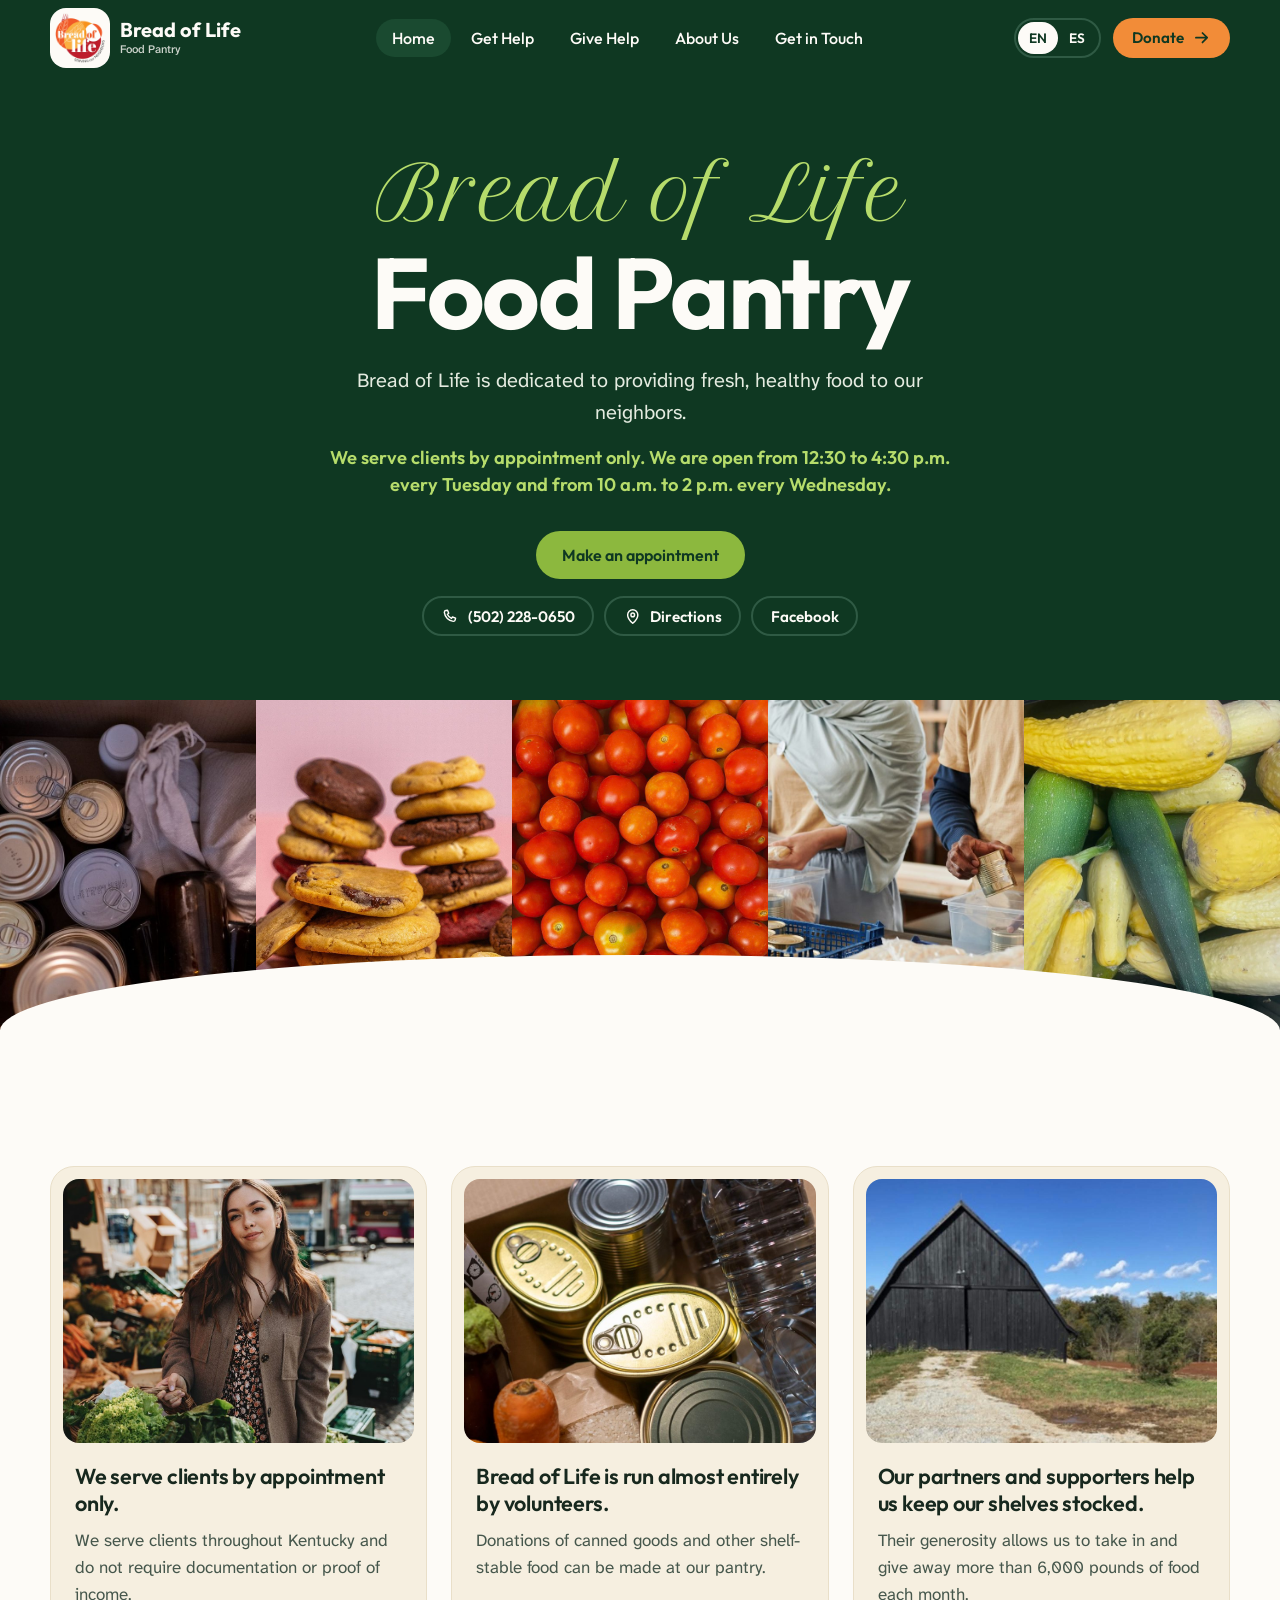
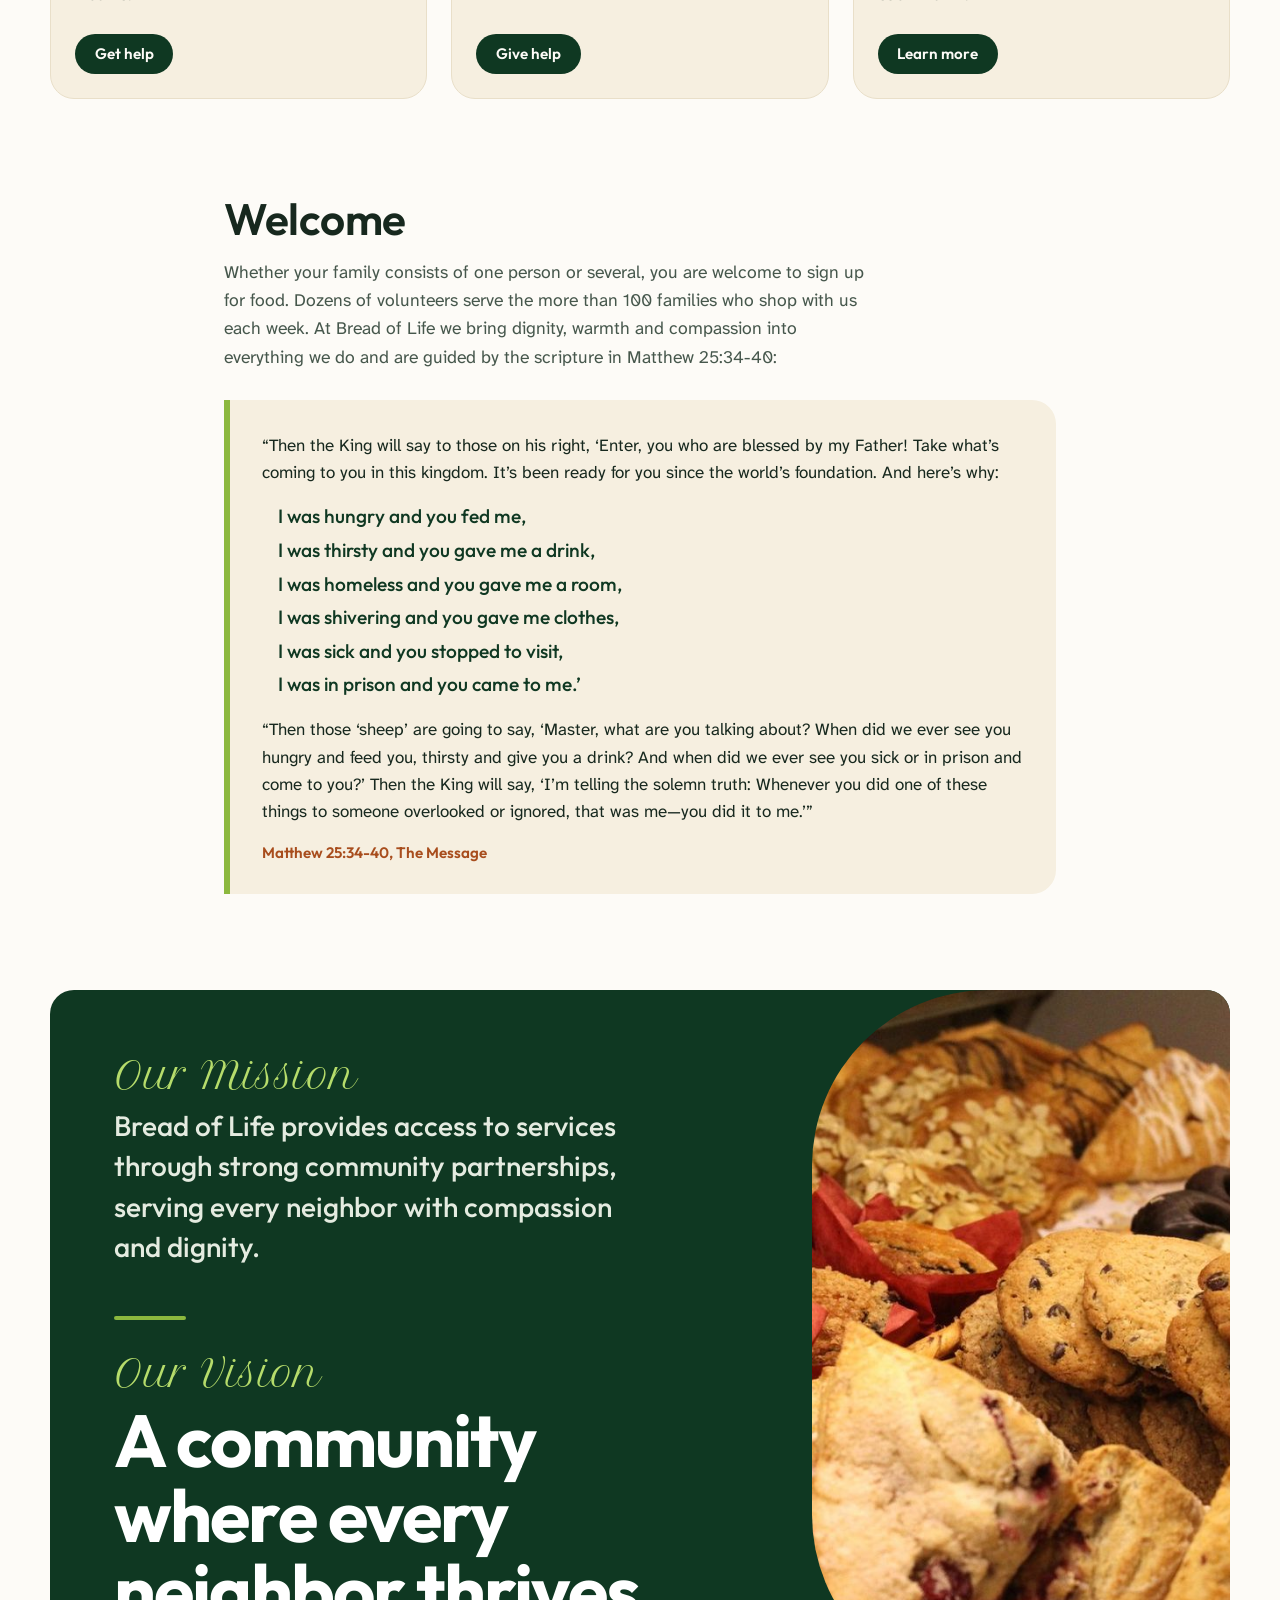
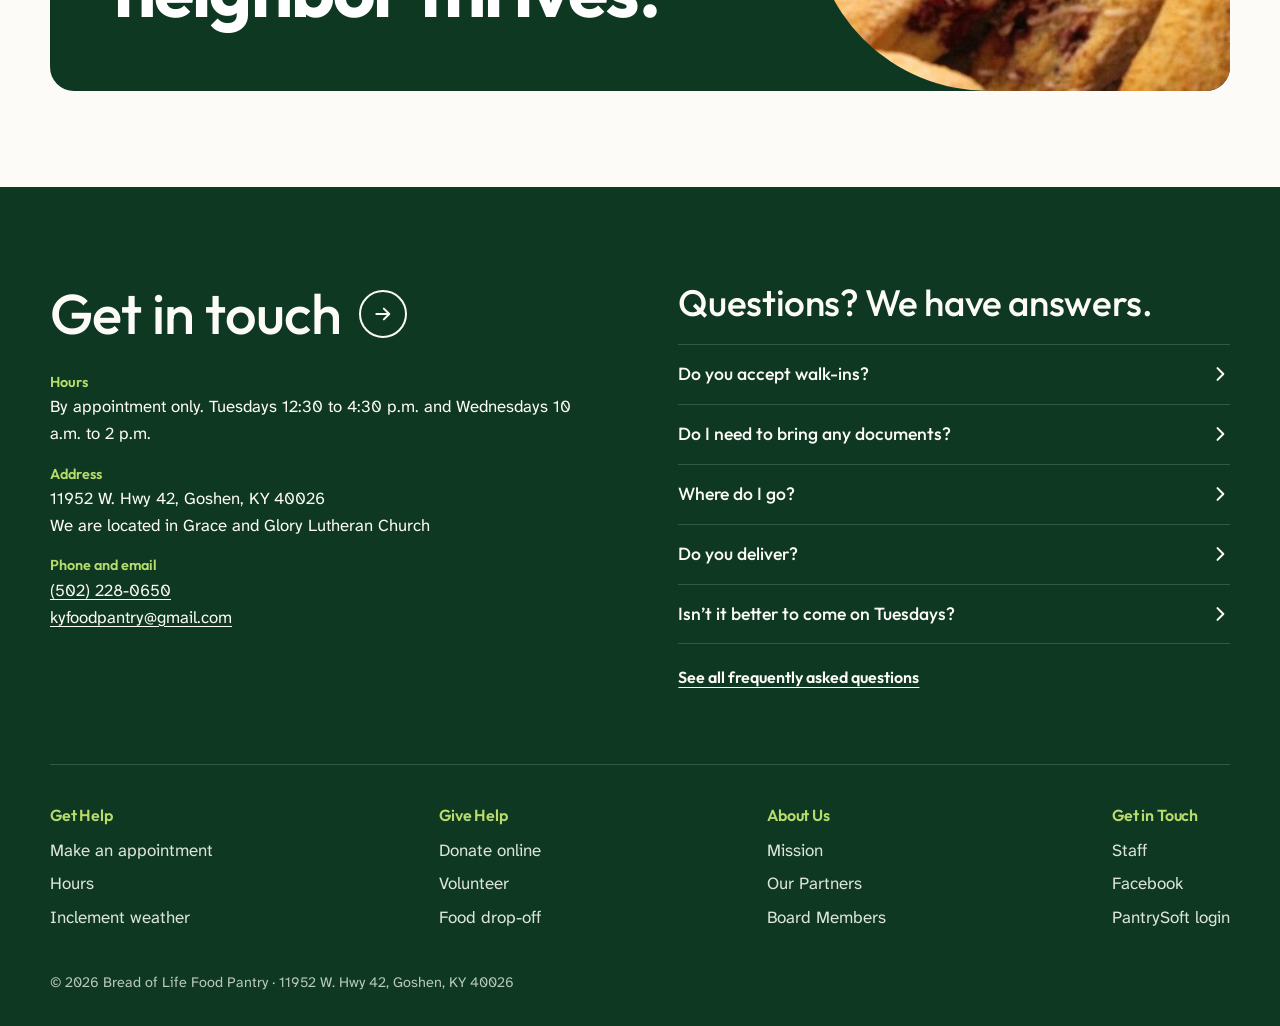
==== commit 7fe3b66e: "Update public prototype: client refinements, logo, page transitions Co-Authored-By: Claude Sonnet 5." ====
--- a/index.html
+++ b/index.html
@@ -4,10 +4,10 @@
   <meta charset="utf-8">
   <meta name="viewport" content="width=device-width, initial-scale=1">
   <title>Bread of Life Food Pantry | Goshen, KY</title>
-  <meta name="description" content="A Kentucky food pantry serving Oldham and surrounding counties since 2012. Open Tuesdays and Wednesdays by appointment. No questions asked. No documents required.">
+  <meta name="description" content="Bread of Life is dedicated to providing fresh, healthy food to our neighbors. By appointment only, Tuesdays 12:30 to 4:30 p.m. and Wednesdays 10 a.m. to 2 p.m. in Goshen, Kentucky.">
   <link rel="canonical" href="https://kyfoodpantry.org/">
   <meta property="og:title" content="Bread of Life Food Pantry | Goshen, KY">
-  <meta property="og:description" content="A Kentucky food pantry serving Oldham and surrounding counties since 2012. Open Tuesdays and Wednesdays by appointment. No questions asked. No documents required.">
+  <meta property="og:description" content="Bread of Life is dedicated to providing fresh, healthy food to our neighbors. By appointment only, Tuesdays 12:30 to 4:30 p.m. and Wednesdays 10 a.m. to 2 p.m. in Goshen, Kentucky.">
   <meta name="theme-color" content="#0f3822">
   <meta property="og:type" content="website">
   <meta property="og:site_name" content="Bread of Life Food Pantry">
@@ -16,6 +16,7 @@
   <link href="https://fonts.googleapis.com/css2?family=Atkinson+Hyperlegible+Next:wght@400;500;600;700&family=Outfit:wght@400;500;600;700&family=Petit+Formal+Script&display=swap" rel="stylesheet">
   <link rel="stylesheet" href="assets/css/styles.css">
   <link rel="stylesheet" href="assets/css/pages.css">
+  <script>if (!("CSSViewTransitionRule" in window)) document.documentElement.classList.add("vt-fallback");</script>
   <script type="application/ld+json">
   {
     "@context": "https://schema.org",
@@ -26,7 +27,7 @@
     "email": "kyfoodpantry@gmail.com",
     "address": { "@type": "PostalAddress", "streetAddress": "11952 W. Hwy 42", "addressLocality": "Goshen", "addressRegion": "KY", "postalCode": "40026", "addressCountry": "US" },
     "openingHoursSpecification": [
-      { "@type": "OpeningHoursSpecification", "dayOfWeek": "Tuesday", "opens": "12:30", "closes": "16:00" },
+      { "@type": "OpeningHoursSpecification", "dayOfWeek": "Tuesday", "opens": "12:30", "closes": "16:30" },
       { "@type": "OpeningHoursSpecification", "dayOfWeek": "Wednesday", "opens": "10:00", "closes": "14:00" }
     ],
     "sameAs": ["https://www.facebook.com/breadoflifegoshenky/"]
@@ -35,7 +36,7 @@
 </head>
 <body>
   <a class="skip" href="#main" data-es="Saltar al contenido">Skip to content</a>
-  <!-- Shared SVG art: doodles and icons -->
+  <!-- Shared SVG icons (functional UI icons only; no decorative clip art) -->
   <svg width="0" height="0" style="position:absolute" aria-hidden="true" focusable="false">
     <defs>
       <symbol id="i-arrow" viewBox="0 0 24 24"><path d="M4 12h15M13 5.5 19.5 12 13 18.5" fill="none" stroke="currentColor" stroke-width="2.4" stroke-linecap="round" stroke-linejoin="round"/></symbol>
@@ -44,20 +45,7 @@
       <symbol id="i-alert" viewBox="0 0 24 24"><path d="M12 3 2.5 20h19L12 3Z" fill="none" stroke="currentColor" stroke-width="2" stroke-linejoin="round"/><path d="M12 10v4.5M12 17.2v.1" stroke="currentColor" stroke-width="2.4" stroke-linecap="round"/></symbol>
       <symbol id="i-phone" viewBox="0 0 24 24"><path d="M6.6 3.5 9 3l1.6 4.2-1.9 1.4a11 11 0 0 0 5.7 5.7l1.4-1.9L20 14l-.5 2.4a2.5 2.5 0 0 1-2.5 2A14 14 0 0 1 4.6 6a2.5 2.5 0 0 1 2-2.5Z" fill="none" stroke="currentColor" stroke-width="2" stroke-linejoin="round"/></symbol>
       <symbol id="i-pin" viewBox="0 0 24 24"><path d="M12 21s7-6 7-11.5A7 7 0 0 0 5 9.5C5 15 12 21 12 21Z" fill="none" stroke="currentColor" stroke-width="2" stroke-linejoin="round"/><circle cx="12" cy="9.5" r="2.5" fill="none" stroke="currentColor" stroke-width="2"/></symbol>
-      <symbol id="i-leaf" viewBox="0 0 24 24"><path d="M5 19C4 11 9 4 20 4c0 11-6 16-13 15" fill="currentColor"/><path d="M4 21c3-6 6-9 11-12" fill="none" stroke="#8cb83e" stroke-width="1.6" stroke-linecap="round"/></symbol>
       <symbol id="i-check" viewBox="0 0 24 24"><path d="m5 12.5 4.5 4.5L19 7.5" fill="none" stroke="currentColor" stroke-width="2.6" stroke-linecap="round" stroke-linejoin="round"/></symbol>
-      <symbol id="i-quote" viewBox="0 0 64 48"><path d="M0 48V27C0 11 8 2 24 0l2 7c-8 2-11 7-11 13h11v28H0Zm36 0V27C36 11 44 2 60 0l2 7c-8 2-11 7-11 13h11v28H36Z" fill="currentColor"/></symbol>
-
-      <symbol id="d-vine" viewBox="0 0 100 200"><g fill="none" stroke="currentColor" stroke-width="3" stroke-linecap="round" stroke-linejoin="round"><path d="M30 198C50 160 20 130 46 96S66 40 56 4"/><path d="M40 150c-14-4-24-14-26-28 14 0 24 10 26 28Z"/><path d="M42 120c14-2 26-12 28-26-14 0-26 10-28 26Z"/><path d="M50 84c-13-3-22-12-25-24 13 0 23 9 25 24Z"/><path d="M54 52c11-2 20-9 23-20-11 0-20 7-23 20Z"/></g></symbol>
-      <symbol id="d-star" viewBox="0 0 50 50"><path d="M25 2 28 19 44 10 33 24 49 30 32 32 36 48 25 35 14 48 18 32 1 30 17 24 6 10 22 19Z" fill="currentColor"/></symbol>
-      <symbol id="d-swirl" viewBox="0 0 80 80"><path d="M8 52C6 14 68 8 72 44 74 68 38 72 34 50 32 36 54 34 56 46" fill="none" stroke="currentColor" stroke-width="3.5" stroke-linecap="round"/></symbol>
-      <symbol id="d-flower" viewBox="0 0 80 80"><g fill="none" stroke="currentColor" stroke-width="3" stroke-linecap="round"><circle cx="40" cy="18" r="11"/><circle cx="61" cy="33" r="11"/><circle cx="53" cy="58" r="11"/><circle cx="27" cy="58" r="11"/><circle cx="19" cy="33" r="11"/><circle cx="40" cy="40" r="6"/></g></symbol>
-      <symbol id="d-lime" viewBox="0 0 100 100">
-        <circle cx="50" cy="50" r="46" fill="#6d9a2a"/><circle cx="50" cy="50" r="40" fill="#dff0a8"/>
-        <g stroke="#f7fbe0" stroke-width="3" stroke-linecap="round"><path d="M50 12v76M12 50h76M23 23l54 54M77 23 23 77"/></g>
-        <circle cx="50" cy="50" r="6" fill="#f7fbe0"/>
-      </symbol>
-      <symbol id="d-burst" viewBox="0 0 100 100"><polygon fill="currentColor" points="98.0,50.0 90.0,59.1 93.2,70.8 82.1,75.6 79.9,87.5 67.8,86.9 60.7,96.8 50.0,91.0 39.3,96.8 32.2,86.9 20.1,87.5 17.9,75.6 6.8,70.8 10.0,59.1 2.0,50.0 10.0,40.9 6.8,29.2 17.9,24.4 20.1,12.5 32.2,13.1 39.3,3.2 50.0,9.0 60.7,3.2 67.8,13.1 79.9,12.5 82.1,24.4 93.2,29.2 90.0,40.9"/></symbol>
     </defs>
   </svg>
   <!-- Weather closure banner: shown when SITE.weather.active is true (or with ?demo=weather) -->
@@ -73,9 +61,8 @@
   </div>
   <header class="site-header">
     <div class="wrap">
-      <!-- TODO(client): swap this placeholder mark for the logo the client emailed. -->
       <a class="brand" href="index.html" aria-label="Bread of Life Food Pantry, home">
-        <span class="brand-mark"><svg aria-hidden="true"><use href="#i-leaf"/></svg></span>
+        <img class="brand-logo" src="assets/img/logo-sm.png" alt="" width="240" height="236">
         <span>Bread of Life<small data-es="Despensa de alimentos">Food Pantry</small></span>
       </a>
 
@@ -100,26 +87,17 @@
   </header>
 
   <main id="main">
-<!-- Hero -->
+<!-- Hero. Copy is from the client's "web copy" document. Hours format: no zeros (10 a.m., not 10:00 a.m.), always a.m./p.m. -->
     <section class="hero" aria-labelledby="hero-title">
-      <span class="doodle d-vine-l" aria-hidden="true"><svg><use href="#d-vine"/></svg></span>
-      <span class="doodle d-vine-r" aria-hidden="true"><svg><use href="#d-vine"/></svg></span>
-      <span class="doodle d-star" aria-hidden="true"><svg><use href="#d-star"/></svg></span>
-      <span class="doodle d-swirl" aria-hidden="true"><svg><use href="#d-swirl"/></svg></span>
-      <span class="doodle d-lime" aria-hidden="true"><svg><use href="#d-lime"/></svg></span>
-
       <div class="wrap">
-        <a class="status" id="status" href="#contact-footer" data-state="closed" aria-live="polite">
-          <span class="status-dot" aria-hidden="true"></span><span id="status-text">Checking hours…</span>
-        </a>
         <h1 id="hero-title">
           <span class="script">Bread of Life</span>
           <span class="h1-main" data-es="Despensa de Alimentos">Food Pantry</span>
         </h1>
-        <p class="lede" data-es="Una despensa de alimentos de Kentucky que sirve al condado de Oldham y condados vecinos desde 2012. Abierto los martes de 12:30 a 4:00 y los miércoles de 10 a 2, con cita.">A Kentucky food pantry serving Oldham and surrounding counties since 2012. Open Tuesdays 12:30–4:00 and Wednesdays 10–2, by appointment.</p>
+        <p class="lede" data-es="Bread of Life se dedica a ofrecer alimentos frescos y saludables a nuestros vecinos.">Bread of Life is dedicated to providing fresh, healthy food to our neighbors.</p>
+        <p class="hours-line" data-es="Atendemos a los clientes solo con cita. Abrimos de 12:30 a 4:30 p. m. todos los martes y de 10 a. m. a 2 p. m. todos los miércoles.">We serve clients by appointment only. We are open from 12:30 to 4:30 p.m. every Tuesday and from 10 a.m. to 2 p.m. every Wednesday.</p>
         <div class="hero-ctas">
-          <a class="btn btn-lime" href="get-help.html" data-es="Recibir ayuda">Get help</a>
-          <a class="link-arrow" href="#" data-appointment><span data-es="Hacer una cita">Make an appointment</span><svg aria-hidden="true"><use href="#i-arrow"/></svg></a>
+          <a class="btn btn-lime" href="#" data-appointment data-es="Hacer una cita">Make an appointment</a>
         </div>
         <div class="hero-quick">
           <a class="btn btn-ghost-light btn-sm" href="#" data-tel><svg aria-hidden="true"><use href="#i-phone"/></svg><span data-phone></span></a>
@@ -128,166 +106,89 @@
         </div>
       </div>
 
+      <!-- Stock photos are placeholders (see data/photo-credits.md). Tomatoes and squash are the pantry's own photos. -->
       <div class="photo-band">
-        <img src="assets/img/beets.jpg" alt="Golden and striped beets" width="800" height="600" fetchpriority="high">
+        <img src="assets/img/canned.jpg" alt="Canned goods and jars packed in a donation box" width="1200" height="800" fetchpriority="high">
+        <img src="assets/img/cookies.jpg" alt="A stack of assorted cookies" width="1000" height="1250">
         <img src="assets/img/tomatoes.jpg" alt="Ripe red tomatoes" width="768" height="1024">
-        <img src="assets/img/bread.jpg" alt="Whole-grain loaves wrapped in linen" width="1024" height="683">
+        <img src="assets/img/volunteers.jpg" alt="Volunteers sorting bread and canned food into crates" width="1200" height="800" style="object-position: 55% 80%">
         <img src="assets/img/squash.jpg" alt="Yellow squash and zucchini" width="600" height="800">
-        <img src="assets/img/carrots.jpg" alt="Bunches of rainbow carrots" width="360" height="480">
-      </div>
-    </section>
-
-    <!-- Quick links: Get Help / Volunteer / Give (Donate) -->
-    <section class="section on-cream" aria-labelledby="paths-title">
+      </div>
+    </section>
+
+    <!-- Get help / Give help / Learn more: each leads to its page -->
+    <section class="section on-cream" aria-label="Get help, give help, or learn more">
       <div class="wrap">
-        <div class="section-head">
-          <h2 id="paths-title" data-es="Estamos aquí para ayudar.">We are here to help.</h2>
-          <p data-es="Sin preguntas." >No questions asked.</p>
-        </div>
         <div class="cards">
           <article class="card">
             <div class="card-img">
-              <img src="assets/img/beets.jpg" alt="" width="800" height="600" loading="lazy">
-              <span class="pill" data-es="Solo con cita">By appointment only</span>
+              <img src="assets/img/shopper.jpg" alt="A woman choosing fresh vegetables at a market stall" width="1200" height="800" loading="lazy" style="object-position: 56% 30%">
             </div>
             <div class="card-body">
-              <h3 data-es="Recibir ayuda">Get Help</h3>
-              <p data-es="No se requiere identificación ni verificación. Solo necesitamos información básica del hogar.">No ID or verification required. We just need basic household information.</p>
-              <a class="btn btn-forest btn-sm" href="get-help.html" data-es="Recibir ayuda">Get Help</a>
+              <h3 data-es="Atendemos a los clientes solo con cita.">We serve clients by appointment only.</h3>
+              <p data-es="Atendemos a clientes en todo Kentucky y no pedimos documentos ni comprobante de ingresos.">We serve clients throughout Kentucky and do not require documentation or proof of income.</p>
+              <a class="btn btn-forest btn-sm" href="get-help.html" data-es="Recibir ayuda">Get help</a>
             </div>
           </article>
           <article class="card">
             <div class="card-img">
-              <img src="assets/img/carrots.jpg" alt="" width="360" height="480" loading="lazy">
-              <span class="pill" data-es="Se necesitan voluntarios">Volunteers needed</span>
+              <img src="assets/img/donation-box.jpg" alt="A donation box with canned goods, carrots and oranges" width="900" height="1350" loading="lazy" style="object-position: 50% 40%">
             </div>
             <div class="card-body">
-              <h3 data-es="Voluntarios">Volunteer</h3>
-              <p data-es="Necesitamos voluntarios para ayudar a abastecer los estantes, distribuir alimentos, recolectar donaciones y muchas otras tareas.">We need volunteers to help stock and re-stock shelves, distribute food, collect donations, and a variety of other tasks.</p>
-              <a class="btn btn-outline btn-sm" href="give-help.html#volunteer" data-es="Ser voluntario">Volunteer</a>
+              <h3 data-es="Bread of Life funciona casi por completo con voluntarios.">Bread of Life is run almost entirely by volunteers.</h3>
+              <p data-es="Las donaciones de alimentos enlatados y otros alimentos no perecederos se pueden dejar en nuestra despensa.">Donations of canned goods and other shelf-stable food can be made at our pantry.</p>
+              <a class="btn btn-forest btn-sm" href="give-help.html" data-es="Dar ayuda">Give help</a>
             </div>
           </article>
           <article class="card">
             <div class="card-img">
-              <img src="assets/img/tomatoes.jpg" alt="" width="768" height="1024" loading="lazy">
-              <span class="pill" data-es="Alimentos y donativos">Food &amp; money</span>
+              <img src="assets/img/barn.jpg" alt="A black barn on a gravel drive under a blue sky" width="1170" height="1010" loading="lazy" style="object-position: 30% 50%">
             </div>
             <div class="card-body">
-              <h3 data-es="Donar">Give</h3>
-              <p data-es="Las donaciones de alimentos no perecederos y los donativos en dinero siempre son bienvenidos.">Donations of non-perishable foods and monetary gifts are always welcome.</p>
-              <a class="btn btn-outline btn-sm" href="give-help.html" data-es="Donar">Give</a>
+              <h3 data-es="Nuestros socios y colaboradores nos ayudan a mantener surtidos los estantes.">Our partners and supporters help us keep our shelves stocked.</h3>
+              <p data-es="Su generosidad nos permite recibir y repartir más de 6,000 libras de alimentos cada mes.">Their generosity allows us to take in and give away more than 6,000 pounds of food each month.</p>
+              <a class="btn btn-forest btn-sm" href="about.html" data-es="Saber más">Learn more</a>
             </div>
           </article>
         </div>
       </div>
     </section>
 
-    <!-- What We Do -->
-    <section class="section on-cream" style="padding-top:0" aria-labelledby="what-title">
+    <!-- Welcome message and scripture (client web copy, Home Page). Scripture stays in English in both languages. -->
+    <section class="section on-cream welcome" style="padding-top:0" aria-labelledby="welcome-title">
+      <div class="wrap narrow">
+        <h2 id="welcome-title" data-es="Bienvenidos">Welcome</h2>
+        <p class="prose" data-es="Ya sea que su familia tenga una persona o varias, es bienvenida a inscribirse para recibir alimentos. Docenas de voluntarios atienden a las más de 100 familias que compran con nosotros cada semana. En Bread of Life ponemos dignidad, calidez y compasión en todo lo que hacemos, y nos guía la Escritura de Mateo 25:34-40:">Whether your family consists of one person or several, you are welcome to sign up for food. Dozens of volunteers serve the more than 100 families who shop with us each week. At Bread of Life we bring dignity, warmth and compassion into everything we do and are guided by the scripture in Matthew 25:34-40:</p>
+        <!-- TODO(client): confirm permission/attribution line for quoting The Message (NavPress/Tyndale). -->
+        <blockquote class="scripture-quote" lang="en">
+          <p>“Then the King will say to those on his right, ‘Enter, you who are blessed by my Father! Take what’s coming to you in this kingdom. It’s been ready for you since the world’s foundation. And here’s why:</p>
+          <p class="verse-lines">I was hungry and you fed me,<br>I was thirsty and you gave me a drink,<br>I was homeless and you gave me a room,<br>I was shivering and you gave me clothes,<br>I was sick and you stopped to visit,<br>I was in prison and you came to me.’</p>
+          <p>“Then those ‘sheep’ are going to say, ‘Master, what are you talking about? When did we ever see you hungry and feed you, thirsty and give you a drink? And when did we ever see you sick or in prison and come to you?’ Then the King will say, ‘I’m telling the solemn truth: Whenever you did one of these things to someone overlooked or ignored, that was me—you did it to me.’”</p>
+          <footer>Matthew 25:34-40, The Message</footer>
+        </blockquote>
+      </div>
+    </section>
+
+    <!-- Mission and vision: last block on Home, nothing below it (client note) -->
+    <section class="section on-cream mission-band" id="mission" aria-labelledby="mission-title">
       <div class="wrap">
-        <div class="section-head">
-          <h2 id="what-title" data-es="Lo que hacemos">What We Do</h2>
-        </div>
-        <div class="stories">
-          <article class="story">
-            <img src="assets/img/carrots.jpg" alt="Bunches of rainbow carrots" width="360" height="480" loading="lazy">
-            <h3 data-es="A quién ayudamos">Who We Help</h3>
-            <p data-es="Nuestros miembros nos visitan cada semana desde una gran área geográfica, incluyendo los condados de Oldham y Jefferson, así como Henry, Trimble y Shelby. ¡A nadie se le niega la ayuda si necesita comida!">We have pantry members who visit us weekly from a large geographic area, including Oldham and Jefferson counties, as well as Henry, Trimble, and Shelby counties. No one is turned away if they are in need of food!</p>
-          </article>
-          <article class="story">
-            <img src="assets/img/barn.jpg" alt="A black barn on a gravel drive under a blue sky" width="1170" height="1010" loading="lazy">
-            <h3 data-es="Alianza con agricultores">Partnership with Farmers</h3>
-            <p data-es="Lo que hace única a nuestra despensa es nuestra alianza con agricultores locales. Durante la temporada de cultivo tenemos una gran variedad de productos frescos cultivados localmente. Nos enorgullece llevar comida fresca a nuestros miembros.">What makes our pantry unique is our partnership with local farmers. During the growing season we have a wide variety of fresh, locally grown produce. We are proud to bring fresh food to our members.</p>
-          </article>
-          <article class="story">
-            <img src="assets/img/tomatoes.jpg" alt="Ripe red tomatoes" width="768" height="1024" loading="lazy">
-            <h3 data-es="Reducir el desperdicio de alimentos">Reducing Food Waste</h3>
-            <p data-es="Gracias a nuestros socios, ayudamos a reducir el desperdicio de alimentos. Recibimos cientos de libras de alimentos frescos cada mes que de otro modo se tirarían. Esta alianza nos permite ofrecer sándwiches y ensaladas preparados, carnes congeladas, productos lácteos, pan y pasteles y mucho más. Somos más que alimentos enlatados.">Through our partners, we are able to help reduce food waste. We receive hundreds of pounds of fresh foods every month that would otherwise be thrown away. This partnership allows us to offer foods such as prepared sandwiches and salads, frozen meats, dairy products, baked goods and so much more. We are more than canned goods.</p>
-          </article>
-        </div>
-      </div>
-    </section>
-
-    <!-- Our Mission -->
-    <section class="section on-cream" style="padding-top:0" aria-labelledby="mission-title">
-      <div class="wrap split">
-        <div class="copy">
-          <h2 id="mission-title" data-es="Nuestra misión">Our Mission</h2>
-          <p data-es="Nuestra misión es servir a cualquier persona que llegue con hambre. Sin preguntas. Sin documentos. Solo pedimos información de contacto básica y las edades de las personas atendidas. Esto es para informar a Dare to Care.">Our mission is to serve anyone who comes to us hungry. No questions asked. No documents required. We only require basic contact information plus the ages of those being served. This is for reporting to Dare to Care.</p>
-          <p data-es="Somos una despensa de autoservicio. Esto permite que nuestros miembros elijan sus propios alimentos en lugar de recibir una caja ya empacada. Creemos que esto preserva la dignidad y la libertad de elegir, además de reducir el desperdicio de alimentos. Nuestros voluntarios están especialmente capacitados en bienvenida y hospitalidad, porque sabemos que pedir ayuda y comida puede no ser fácil. Nuestra meta es ser lo más amables y acogedores posible.">We are a shopping model. This allows our members to choose their own groceries rather than receiving a pre-packed box. We believe this preserves dignity and choice, plus reduces food waste. Our volunteers are specially trained for welcome and hospitality, because we know that asking for help and for food may not be easy. Our goal is to be as gracious and welcoming as possible.</p>
-          <p data-es="Nuestros miembros comentan a menudo cuánta comida reciben cuando nos visitan. Ofrecemos una gran variedad y abundancia de alimentos. Podemos hacerlo gracias a nuestros muchos voluntarios que recogen regularmente alimentos en nuestras tiendas aliadas.">Our pantry members often comment on how much food they receive when they come for a visit. We offer a wide variety and abundance of food. We are able to offer this because of our many volunteers who regularly pickup at our retail partners.</p>
-          <div class="stat">
-            <strong data-es="Más de 100 familias">100+ families</strong>
-            <span data-es="atendidas cada semana">served every week</span>
-            <div class="pills">
-              <span class="pill" data-es="Sin preguntas">No questions asked</span>
-              <span class="pill" data-es="Sin documentos">No documents required</span>
-            </div>
+        <div class="mv">
+          <div class="mv-text">
+            <h2 class="mv-label" id="mission-title"><span class="script" data-es="Nuestra misión">Our Mission</span></h2>
+            <p class="mv-mission" data-es="Bread of Life ofrece acceso a servicios mediante alianzas comunitarias sólidas, atendiendo a cada vecino con compasión y dignidad.">Bread of Life provides access to services through strong community partnerships, serving every neighbor with compassion and dignity.</p>
+            <hr class="mv-rule">
+            <h2 class="mv-label"><span class="script" data-es="Nuestra visión">Our Vision</span></h2>
+            <p class="mv-vision" data-es="Una comunidad donde cada vecino prospera.">A community where every neighbor thrives.</p>
           </div>
-          <!-- TODO(client): paste the Matthew 25:34-40 (The Message) text they supplied, and confirm copyright/attribution. Optional per brief. -->
-          <div class="scripture" data-pending>
-            <h3>Matthew 25:34–40</h3>
-            <p>[Placeholder: client-supplied passage goes here.]</p>
+          <div class="mv-photo">
+            <img src="assets/img/bakery.jpg" alt="A tray of freshly baked cookies, scones and muffins" width="1200" height="800" loading="lazy" style="object-position: 62% 50%">
           </div>
         </div>
-        <div class="frame">
-          <span class="sticker" aria-hidden="true"><svg><use href="#d-burst"/></svg><span data-es="Producto local de temporada">Local produce in season</span></span>
-          <img src="assets/img/bread.jpg" alt="Three whole-grain loaves wrapped in linen" width="1024" height="683" loading="lazy" style="object-position: 40% 50%">
-        </div>
-      </div>
-    </section>
-
-    <!-- Impact numbers: hidden until the client verifies them (config.js > impact.verified) -->
-    <section class="section numbers" id="impact" aria-labelledby="impact-title" hidden>
-      <div class="wrap">
-        <h2 id="impact-title"></h2>
-        <ul class="numbers-list" id="impact-list"></ul>
-      </div>
-    </section>
-
-    <!-- News (terracotta) -->
-    <section class="section terracotta" aria-labelledby="news-title">
-      <span class="doodle d-star1" aria-hidden="true"><svg><use href="#d-star"/></svg></span>
-      <span class="doodle d-flower" aria-hidden="true"><svg><use href="#d-flower"/></svg></span>
-      <div class="wrap">
-        <div class="section-head center">
-          <h2 id="news-title" data-es="Últimas noticias">Latest News</h2>
-        </div>
-        <div class="slider-wrap">
-          <div class="slider" id="news-slider" tabindex="0" role="region" aria-label="Latest news"></div>
-          <div class="slider-nav">
-            <button class="circle-btn" type="button" data-slide="-1" aria-label="Previous news"><svg aria-hidden="true"><use href="#i-prev"/></svg></button>
-            <button class="circle-btn" type="button" data-slide="1" aria-label="Next news"><svg aria-hidden="true"><use href="#i-next"/></svg></button>
-          </div>
-        </div>
-      </div>
-    </section>
-
-    <!-- Voices -->
-    <section class="section voices on-cream" aria-labelledby="voices-title">
-      <div class="wrap">
-        <div class="section-head center">
-          <h2 id="voices-title" data-es="Lo que dicen nuestros vecinos">What our neighbors say</h2>
-        </div>
-        <figure class="voice" id="voice" aria-live="polite" style="margin-inline:0">
-          <img src="assets/img/barn.jpg" alt="A black barn on a gravel drive under a blue sky" width="1170" height="1010" loading="lazy">
-          <div class="voice-body">
-            <blockquote id="voice-text"></blockquote>
-            <cite id="voice-cite"></cite>
-            <svg class="voice-quote-mark" aria-hidden="true" viewBox="0 0 64 48"><use href="#i-quote"/></svg>
-          </div>
-        </figure>
-        <div class="voice-nav">
-          <button class="circle-btn" type="button" data-voice="-1" aria-label="Previous story"><svg aria-hidden="true"><use href="#i-prev"/></svg></button>
-          <span class="count" id="voice-count"></span>
-          <button class="circle-btn" type="button" data-voice="1" aria-label="Next story"><svg aria-hidden="true"><use href="#i-next"/></svg></button>
-        </div>
       </div>
     </section>
   </main>
 
   <footer class="site-footer">
-    <span class="doodle d-vine" aria-hidden="true"><svg><use href="#d-vine"/></svg></span>
     <div class="wrap">
       <div class="footer-top">
         <div class="footer-cta" id="contact-footer">
@@ -295,7 +196,7 @@
             <a class="circle-btn" href="contact.html" aria-label="Go to the contact page"><svg aria-hidden="true"><use href="#i-arrow"/></svg></a>
           </h2>
           <dl class="contact-list">
-            <div><dt data-es="Horario">Hours</dt><dd data-es="Martes 12:30–4 p. m. y miércoles 10 a. m.–2 p. m. Solo con cita.">Tuesday 12:30–4p and Wednesday 10a–2p. By appointment only.</dd></div>
+            <div><dt data-es="Horario">Hours</dt><dd data-es="Solo con cita. Martes de 12:30 a 4:30 p. m. y miércoles de 10 a. m. a 2 p. m.">By appointment only. Tuesdays 12:30 to 4:30 p.m. and Wednesdays 10 a.m. to 2 p.m.</dd></div>
             <div><dt data-es="Dirección">Address</dt><dd>11952 W. Hwy 42, Goshen, KY 40026<br><span data-es="Estamos en la iglesia luterana Grace y Glory">We are located in Grace and Glory Lutheran Church</span></dd></div>
             <div><dt data-es="Teléfono y correo">Phone and email</dt><dd><a href="#" data-tel data-phone></a><br><a href="mailto:kyfoodpantry@gmail.com">kyfoodpantry@gmail.com</a></dd></div>
           </dl>
@@ -365,7 +266,7 @@
     </div>
   </footer>
 
-  <script src="assets/js/config.js"></script>
-  <script src="assets/js/site.js"></script>
+  <script src="assets/js/config.js" blocking="render"></script>
+  <script src="assets/js/site.js" blocking="render"></script>
 </body>
 </html>
--- a/assets/css/styles.css
+++ b/assets/css/styles.css
@@ -1,6 +1,6 @@
 /* Bread of Life Food Pantry: design system + home page
    Palette and shapes follow the client's inspiration board: forest green, alabaster cream,
-   terracotta, lime and orange doodles, 16-24px card radii, full-pill buttons. */
+   terracotta and lime accents, 16-24px card radii, full-pill buttons. */
 
 :root {
   --cream: #fdfbf7;
@@ -98,8 +98,7 @@
 .site-header { background: var(--forest); color: var(--cream); position: relative; z-index: 20; }
 .site-header .wrap { display: flex; align-items: center; justify-content: space-between; gap: 1rem; min-height: 76px; }
 .brand { display: inline-flex; align-items: center; gap: .65rem; text-decoration: none; font: 700 1.25rem/1 var(--f-head); }
-.brand-mark { width: 40px; height: 40px; border-radius: 12px; background: var(--lime); color: var(--forest); display: grid; place-items: center; }
-.brand-mark svg { width: 24px; height: 24px; }
+.brand-logo { flex: none; width: 3.75rem; height: 3.75rem; padding: .3rem; background: var(--cream); border-radius: 1rem; object-fit: contain; }
 .brand small { display: block; font: 500 .72rem/1.2 var(--f-body); opacity: .8; margin-top: .2rem; }
 .nav { display: flex; gap: .25rem; }
 .nav a { text-decoration: none; padding: .55rem 1rem; border-radius: var(--r-pill); font: 500 1rem var(--f-head); }
@@ -139,6 +138,7 @@
 .script { font: 400 clamp(2.4rem, 7vw, 4.6rem)/1.05 var(--f-script); color: var(--lime-bright); }
 .h1-main { font: 700 clamp(2.9rem, 9vw, 6.25rem)/.98 var(--f-head); letter-spacing: -0.025em; margin-top: .1em; }
 .lede { max-width: 40rem; margin-top: 1.4rem; font-size: clamp(1.05rem, 2.2vw, 1.25rem); color: #e4ebe0; }
+.hours-line { max-width: 40rem; margin-top: 1rem; font: 600 clamp(1rem, 2vw, 1.15rem)/1.5 var(--f-head); color: var(--lime-bright); }
 .hero-ctas { display: flex; flex-wrap: wrap; justify-content: center; align-items: center; gap: .75rem 1.25rem; margin-top: 2rem; }
 .hero-quick { display: flex; flex-wrap: wrap; justify-content: center; gap: .6rem; margin-top: 1.1rem; }
 
@@ -146,16 +146,6 @@
 .photo-band img { width: 100%; height: 100%; object-fit: cover; }
 .photo-band::after { content: ""; position: absolute; inset: auto 0 -1px 0; height: clamp(40px, 6vw, 80px); background: var(--cream); border-radius: 50% 50% 0 0 / 100% 100% 0 0; }
 @media (max-width: 640px) { .photo-band { grid-template-columns: repeat(3, 1fr); } .photo-band img:nth-child(n+4) { display: none; } }
-
-/* doodles */
-.doodle { position: absolute; pointer-events: none; z-index: 1; }
-.doodle svg { width: 100%; height: 100%; display: block; }
-.hero .d-vine-l { left: -2%; top: 8%; width: clamp(90px, 14vw, 190px); color: var(--lime); }
-.hero .d-vine-r { right: 1%; top: 12%; width: clamp(70px, 10vw, 150px); color: var(--lime); transform: scaleX(-1); }
-.hero .d-star { left: 12%; bottom: 40%; width: clamp(28px, 4vw, 52px); color: var(--orange); }
-.hero .d-swirl { right: 14%; top: 4%; width: clamp(60px, 8vw, 110px); color: var(--orange); }
-.hero .d-lime { right: 4%; bottom: 34%; width: clamp(60px, 8vw, 110px); }
-@media (max-width: 640px) { .hero .d-vine-r, .hero .d-swirl, .hero .d-star { display: none; } .hero .d-vine-l { top: 22%; } }
 
 /* one page-load moment: hero copy settles in once */
 @media (prefers-reduced-motion: no-preference) {
@@ -179,44 +169,51 @@
 .card { background: var(--cream-deep); border: 1px solid var(--cream-line); border-radius: var(--r-card); padding: .75rem .75rem 1.5rem; display: flex; flex-direction: column; }
 .card-img { position: relative; border-radius: var(--r-img); overflow: hidden; aspect-ratio: 4 / 3; }
 .card-img img { width: 100%; height: 100%; object-fit: cover; }
-.card-img .pill { position: absolute; top: .75rem; left: .75rem; }
 .card-body { padding: 1.25rem .75rem 0; display: flex; flex-direction: column; flex: 1; gap: .6rem; }
-.card h3 { font-size: 1.6rem; }
+.card h3 { font-size: 1.35rem; line-height: 1.25; }
 .card p { color: var(--ink-soft); }
 .card .btn { margin-top: auto; align-self: flex-start; }
 .card-body p { margin-bottom: 1rem; }
 @media (max-width: 900px) { .cards { grid-template-columns: 1fr; max-width: 30rem; margin-inline: auto; } }
 
-/* mission split */
-.split { display: grid; grid-template-columns: 1.05fr .95fr; gap: clamp(2rem, 6vw, 5rem); align-items: center; }
-.split h2 { font-size: clamp(2rem, 4.4vw, 3.1rem); }
-.split .copy > p { margin-top: 1.1rem; font-size: 1.15rem; color: var(--ink-soft); max-width: 34rem; }
-.split .copy > .btn { margin-top: 1.5rem; }
-.stat {
-  margin-top: 2rem; background: var(--orange); color: var(--forest);
-  border: 2px solid var(--forest); box-shadow: 6px 6px 0 var(--forest);
-  border-radius: 20px; padding: 1.25rem 1.5rem; max-width: 30rem;
-}
-.stat strong { display: block; font: 700 clamp(1.9rem, 4vw, 2.6rem)/1.05 var(--f-head); }
-.stat span { display: block; margin-top: .25rem; font-weight: 700; }
-.stat .pills { display: flex; flex-wrap: wrap; gap: .5rem; margin-top: .9rem; }
+/* mission + vision: one forest panel with the vision set huge. The photo fills the panel's right side edge to edge
+   (the panel's overflow clips it to the rounded corners) and keeps a big curved left edge that echoes the hero arch. */
+.mission-band { padding-top: 0; }
+.mv {
+  --mv-pad: clamp(1.75rem, 5vw, 4rem);
+  display: grid; grid-template-columns: minmax(0, 1.4fr) minmax(0, .9fr); gap: clamp(1.5rem, 4vw, 3rem);
+  background: var(--forest); color: var(--cream); border-radius: var(--r-card);
+  padding: var(--mv-pad) 0 var(--mv-pad) var(--mv-pad); overflow: hidden;
+}
+.mv-label .script { display: block; font-size: clamp(1.7rem, 3vw, 2.4rem); line-height: 1.1; color: var(--lime-bright); }
+.mv-mission { margin-top: .6rem; max-width: 34rem; font: 500 clamp(1.25rem, 2.3vw, 1.75rem)/1.45 var(--f-head); color: #e4ebe0; }
+.mv-rule { width: 4.5rem; height: 4px; border: 0; border-radius: 4px; background: var(--lime); margin: clamp(1.75rem, 4vw, 3rem) 0 clamp(1.25rem, 3vw, 2rem); }
+.mv-vision { margin-top: .5rem; max-width: 11em; font: 700 clamp(2.4rem, 6vw, 4.6rem)/1.02 var(--f-head); letter-spacing: -0.025em; color: var(--white); text-wrap: balance; }
+/* desktop: negative margins cancel the panel padding so the photo touches the top, right and bottom edges */
+.mv-photo { align-self: stretch; margin: calc(-1 * var(--mv-pad)) 0; }
+.mv-photo img { display: block; width: 100%; height: 100%; object-fit: cover; border-radius: clamp(5rem, 14vw, 11rem) 0 0 clamp(5rem, 14vw, 11rem); }
+@media (max-width: 860px) {
+  /* phone: the photo becomes a full-width header of the panel with a curved bottom edge */
+  .mv { grid-template-columns: 1fr; padding: 0 var(--mv-pad) var(--mv-pad); gap: 0; }
+  .mv-photo { order: -1; margin: 0 calc(-1 * var(--mv-pad)) clamp(1.5rem, 5vw, 2.25rem); height: clamp(11rem, 50vw, 16rem); }
+  .mv-photo img { border-radius: 0 0 50% 50% / 0 0 2.25rem 2.25rem; }
+}
+
 .frame { position: relative; }
-.frame > img { width: 100%; aspect-ratio: 4 / 4.2; object-fit: cover; border-radius: var(--r-card); box-shadow: 14px 14px 0 var(--lime); }
-.sticker { position: absolute; right: -14px; top: -22px; width: 116px; height: 116px; z-index: 2; color: var(--orange); }
-.sticker svg { width: 100%; height: 100%; }
-.sticker span { position: absolute; inset: 0; display: grid; place-items: center; text-align: center; padding: 1.5rem; font: 700 .78rem/1.15 var(--f-head); color: var(--forest); transform: rotate(-8deg); }
-@media (max-width: 860px) { .split { grid-template-columns: 1fr; } .frame { max-width: 28rem; margin-inline: 1rem 0; } .sticker { right: 0; } }
-
-.scripture { margin-top: 2rem; border: 2px dashed var(--terracotta); border-radius: 20px; padding: 1.1rem 1.4rem; max-width: 34rem; }
-.scripture h3 { font: 600 1.1rem var(--f-head); color: var(--terracotta); }
-.scripture p { margin-top: .4rem; color: var(--ink-soft); font-size: 1rem; }
+.frame > img { width: 100%; height: auto; aspect-ratio: 4 / 4.2; object-fit: cover; border-radius: var(--r-card); box-shadow: 14px 14px 0 var(--lime); }
+@media (max-width: 860px) { .frame { max-width: 28rem; margin-inline: 0 1rem; } }
+
+/* welcome message + scripture (client web copy) */
+.wrap.narrow { width: min(100% - 2 * var(--gutter), 52rem); }
+.welcome h2 { font-size: clamp(2rem, 4.4vw, 3rem); }
+.scripture-quote { margin: 1.75rem 0 0; padding: clamp(1.25rem, 3vw, 2rem); background: var(--cream-deep); border-left: 6px solid var(--lime); border-radius: 0 var(--r-card) var(--r-card) 0; color: var(--ink); }
+.scripture-quote p + p { margin-top: .9rem; }
+.scripture-quote .verse-lines { padding-left: 1rem; font: 500 1.2rem/1.75 var(--f-head); color: var(--forest); }
+.scripture-quote footer { margin-top: 1.1rem; font: 600 .95rem var(--f-head); color: var(--terracotta); }
 
 /* terracotta news block */
 .terracotta { background: var(--terracotta); color: var(--cream); }
 .terracotta .section-head p { color: #f5e2d4; }
-.terracotta .doodle { color: var(--ochre); }
-.terracotta .d-star1 { left: 6%; top: 12%; width: clamp(34px, 5vw, 60px); }
-.terracotta .d-flower { right: 8%; top: 8%; width: clamp(50px, 7vw, 90px); color: #f3c98a; }
 .slider-wrap { position: relative; margin-top: 2.5rem; }
 .slider { display: flex; gap: 1.25rem; overflow-x: auto; scroll-snap-type: x mandatory; padding: .25rem .25rem 1rem; scrollbar-width: none; }
 .slider::-webkit-scrollbar { display: none; }
@@ -233,23 +230,8 @@
 .circle-btn:disabled { opacity: .35; cursor: default; }
 .on-cream .circle-btn:hover:not(:disabled) { background: var(--forest); color: var(--cream); border-color: var(--forest); }
 
-/* testimonials */
-.voices { background: var(--white); }
-.voice { display: grid; grid-template-columns: .8fr 1.2fr; background: var(--cream); border: 1px solid var(--cream-line); border-radius: var(--r-card); overflow: hidden; margin-top: 2.5rem; }
-.voice > img { width: 100%; height: 100%; min-height: 280px; object-fit: cover; }
-.voice-body { padding: clamp(1.5rem, 4vw, 3rem); display: flex; flex-direction: column; justify-content: center; position: relative; }
-.voice blockquote { margin: 0; font: 400 clamp(1.15rem, 2.2vw, 1.4rem)/1.55 var(--f-body); }
-.voice cite { display: block; margin-top: 1.5rem; font-style: normal; font: 700 1.1rem var(--f-head); }
-.voice cite span { display: inline-block; margin-left: .5rem; font: 500 .85rem var(--f-head); background: var(--cream-deep); border: 1px solid var(--cream-line); padding: .2rem .7rem; border-radius: var(--r-pill); }
-.voice-quote-mark { position: absolute; right: 1.5rem; bottom: .5rem; width: 64px; color: var(--cream-line); }
-.voice-nav { display: flex; align-items: center; gap: .6rem; margin-top: 1rem; justify-content: center; }
-.voice-nav .count { min-width: 4rem; text-align: center; font: 500 .95rem var(--f-head); color: var(--ink-soft); }
-.voice-nav .circle-btn { color: var(--forest); }
-@media (max-width: 760px) { .voice { grid-template-columns: 1fr; } .voice > img { min-height: 0; aspect-ratio: 16 / 9; } }
-
 /* ---------- footer ---------- */
 .site-footer { background: var(--forest); color: var(--cream); padding: clamp(3.5rem, 8vw, 6rem) 0 2rem; position: relative; overflow: hidden; }
-.site-footer .d-vine { right: 3%; bottom: 1.25rem; width: 70px; color: var(--lime); opacity: .9; }
 .footer-top { display: grid; grid-template-columns: 1fr 1fr; gap: clamp(2rem, 6vw, 5rem); position: relative; z-index: 2; }
 .footer-cta h2 { font-size: clamp(2.2rem, 5vw, 3.5rem); font-weight: 500; display: flex; align-items: center; gap: 1.1rem; flex-wrap: wrap; }
 .footer-cta .circle-btn { color: var(--cream); flex: none; text-decoration: none; }
@@ -272,7 +254,22 @@
 .footer-links a { text-decoration: none; color: #dbe5d8; }
 .footer-links a:hover { text-decoration: underline; text-underline-offset: 3px; }
 .footer-base { margin-top: 2.5rem; font-size: .9rem; color: #b9c9bd; position: relative; z-index: 2; }
-@media (max-width: 860px) { .footer-top { grid-template-columns: 1fr; } .footer-links { grid-template-columns: 1fr 1fr; justify-content: start; } .site-footer .d-vine { display: none; } }
+@media (max-width: 860px) { .footer-top { grid-template-columns: 1fr; } .footer-links { grid-template-columns: 1fr 1fr; justify-content: start; } }
+
+/* ---------- page transitions ----------
+   Chrome, Edge and Safari run cross-document view transitions: the header stays anchored while the page
+   content crossfades. Both pages must opt in, which they do through this shared stylesheet. Browsers without
+   support (Firefox) get a plain fade instead (class set in <head>, links handled in site.js).
+   Opacity only, on purpose: any movement would expose the gap left where the header is lifted out. */
+@media (prefers-reduced-motion: no-preference) {
+  @view-transition { navigation: auto; }
+  .site-header { view-transition-name: site-header; }
+  ::view-transition-group(root) { animation-duration: .4s; animation-timing-function: cubic-bezier(.4, 0, .2, 1); }
+
+  html.vt-fallback main, html.vt-fallback .site-footer { animation: page-in .4s cubic-bezier(.4, 0, .2, 1) both; }
+  html.vt-fallback.leaving main, html.vt-fallback.leaving .site-footer { animation: none; opacity: 0; transition: opacity .22s ease; }
+  @keyframes page-in { from { opacity: 0; } }
+}
 
 @media (prefers-reduced-motion: reduce) {
   html { scroll-behavior: auto; }
--- a/assets/css/pages.css
+++ b/assets/css/pages.css
@@ -5,13 +5,17 @@
 .page-hero h1 { margin-top: 1rem; display: flex; flex-direction: column; align-items: center; }
 .page-hero .status { margin-bottom: .25rem; }
 .page-hero::after { content: ""; position: absolute; left: 0; right: 0; bottom: -1px; height: clamp(36px, 6vw, 72px); background: var(--cream); border-radius: 50% 50% 0 0 / 100% 100% 0 0; z-index: 1; }
-.page-hero .d-vine-l { left: 1%; top: 12%; width: clamp(80px, 12vw, 160px); color: var(--lime); }
-.page-hero .d-star { right: 12%; top: 22%; width: clamp(28px, 4vw, 48px); color: var(--orange); }
-@media (max-width: 640px) { .page-hero .d-star { display: none; } .page-hero .d-vine-l { top: 30%; opacity: .6; } }
+/* inner pages: slim photo strip instead of decorative graphics; its own arch replaces the hero's ::after arch */
+.page-hero.has-band { padding-bottom: 0; }
+.page-hero.has-band::after { display: none; }
+.photo-band.slim { grid-template-columns: repeat(4, 1fr); height: clamp(120px, 17vw, 210px); margin-top: clamp(2rem, 4vw, 3rem); }
+.photo-band.slim::after { height: clamp(26px, 4vw, 52px); }
+@media (max-width: 640px) { .photo-band.slim { grid-template-columns: repeat(3, 1fr); } }
 
 .two-col { display: grid; grid-template-columns: 1fr 1fr; gap: clamp(2rem, 6vw, 4.5rem); align-items: start; }
 @media (max-width: 860px) { .two-col { grid-template-columns: 1fr; } }
 .two-col h2, .section h2 { font-size: clamp(1.9rem, 4vw, 2.75rem); }
+.two-col h2.sub { font-size: clamp(1.5rem, 3vw, 2.1rem); margin-top: 2.25rem; }
 .prose { margin-top: 1rem; font-size: 1.1rem; color: var(--ink-soft); max-width: 40rem; }
 .prose-note { margin-top: 1.25rem; color: var(--ink-soft); max-width: 44rem; }
 .small { font-size: .95rem; margin-top: 1rem; }
@@ -37,8 +41,11 @@
 .three-panels .btn { margin-top: 1rem; }
 @media (max-width: 900px) { .three-panels { grid-template-columns: 1fr; } }
 @media (max-width: 720px) { .two-panels { grid-template-columns: 1fr; } }
-.volunteer-info { margin-top: 1.5rem; align-items: stretch; }
-.contact-lines { font: 600 1.15rem/1.6 var(--f-head); }
+.volunteer-contact { margin-top: 1.5rem; }
+.volunteer-contact p { max-width: 44rem; font-size: 1.15rem; }
+.volunteer-contact a:not(.btn) { color: var(--lime-bright); text-underline-offset: 3px; }
+.prose a { color: var(--terracotta); font-weight: 600; text-underline-offset: 3px; }
+.panel-green h3 + p { color: #e4ebe0; }
 
 .hours-table { margin-top: 1.25rem; border-collapse: collapse; width: 100%; max-width: 28rem; }
 .hours-table th, .hours-table td { text-align: left; padding: 1rem 0; border-bottom: 1.5px solid var(--cream-line); font: 600 1.25rem var(--f-head); }
@@ -54,7 +61,6 @@
 .terracotta .weather-policy { margin-top: 1.5rem; display: grid; grid-template-columns: 1fr 1fr; gap: 1.5rem; }
 .weather-policy .policy-block:first-child { grid-column: 1 / -1; }
 @media (max-width: 760px) { .terracotta .weather-policy { grid-template-columns: 1fr; } }
-#weather .d-star1 { left: auto; right: 6%; top: 8%; }
 .policy-block { background: var(--white); color: var(--ink); border-radius: var(--r-card); padding: clamp(1.25rem, 3vw, 2rem); }
 .policy-block h3 { font-size: 1.35rem; color: var(--terracotta); margin-bottom: .5rem; }
 .policy-block p + p { margin-top: .7rem; }
@@ -89,12 +95,6 @@
 .contact-big dd { margin: .2rem 0 0; font: 600 clamp(1.3rem, 3vw, 1.75rem)/1.35 var(--f-head); }
 .contact-big a { text-underline-offset: 4px; overflow-wrap: anywhere; }
 
-.stories { display: grid; grid-template-columns: repeat(3, 1fr); gap: clamp(1.5rem, 3vw, 2.5rem); margin-top: 2rem; }
-.story img { width: 100%; height: auto; aspect-ratio: 4 / 3; object-fit: cover; border-radius: var(--r-img); }
-.story h3 { font-size: 1.45rem; margin: 1.1rem 0 .5rem; }
-.story p { color: var(--ink-soft); }
-@media (max-width: 900px) { .stories { grid-template-columns: 1fr; max-width: 34rem; } }
-
 .numbers { background: var(--forest); color: var(--cream); text-align: center; }
 .numbers[hidden] { display: none; }
 .numbers-list { display: flex; flex-wrap: wrap; justify-content: center; gap: 2rem 4rem; margin-top: 2rem; }
